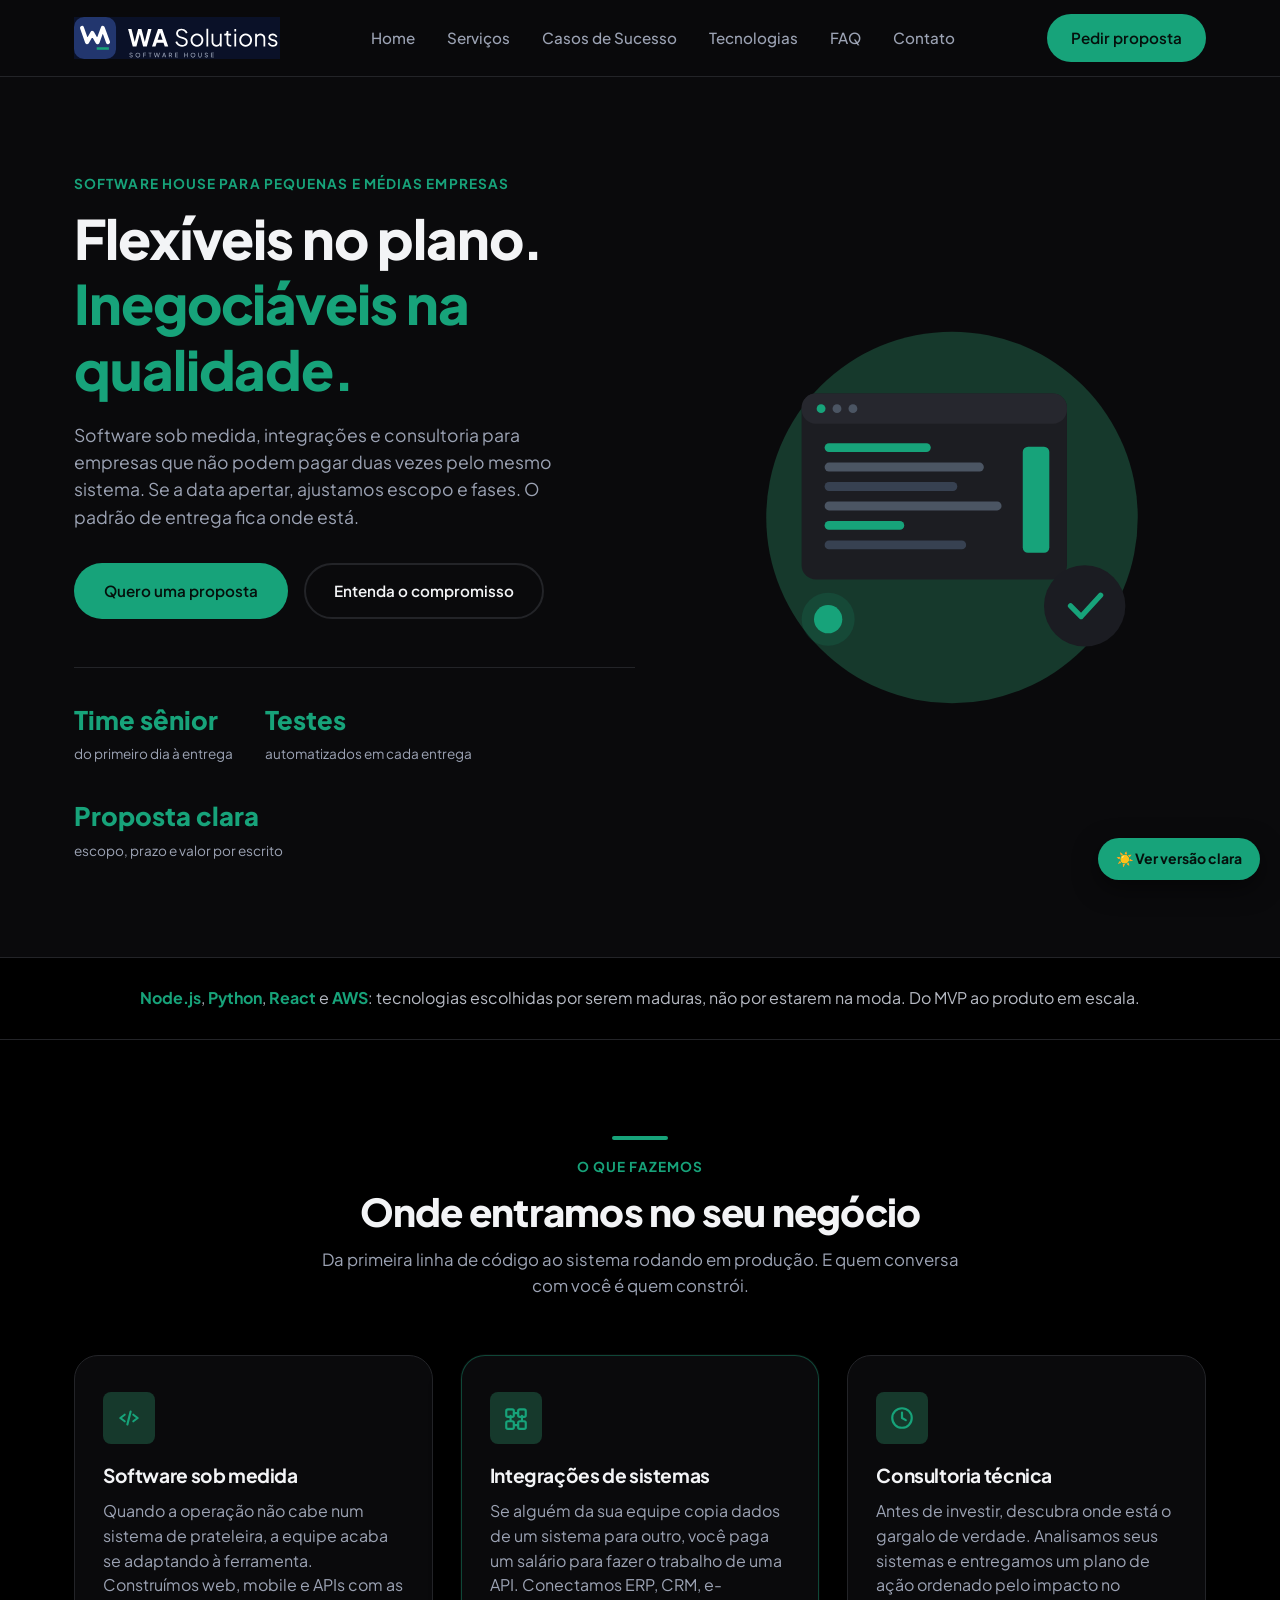
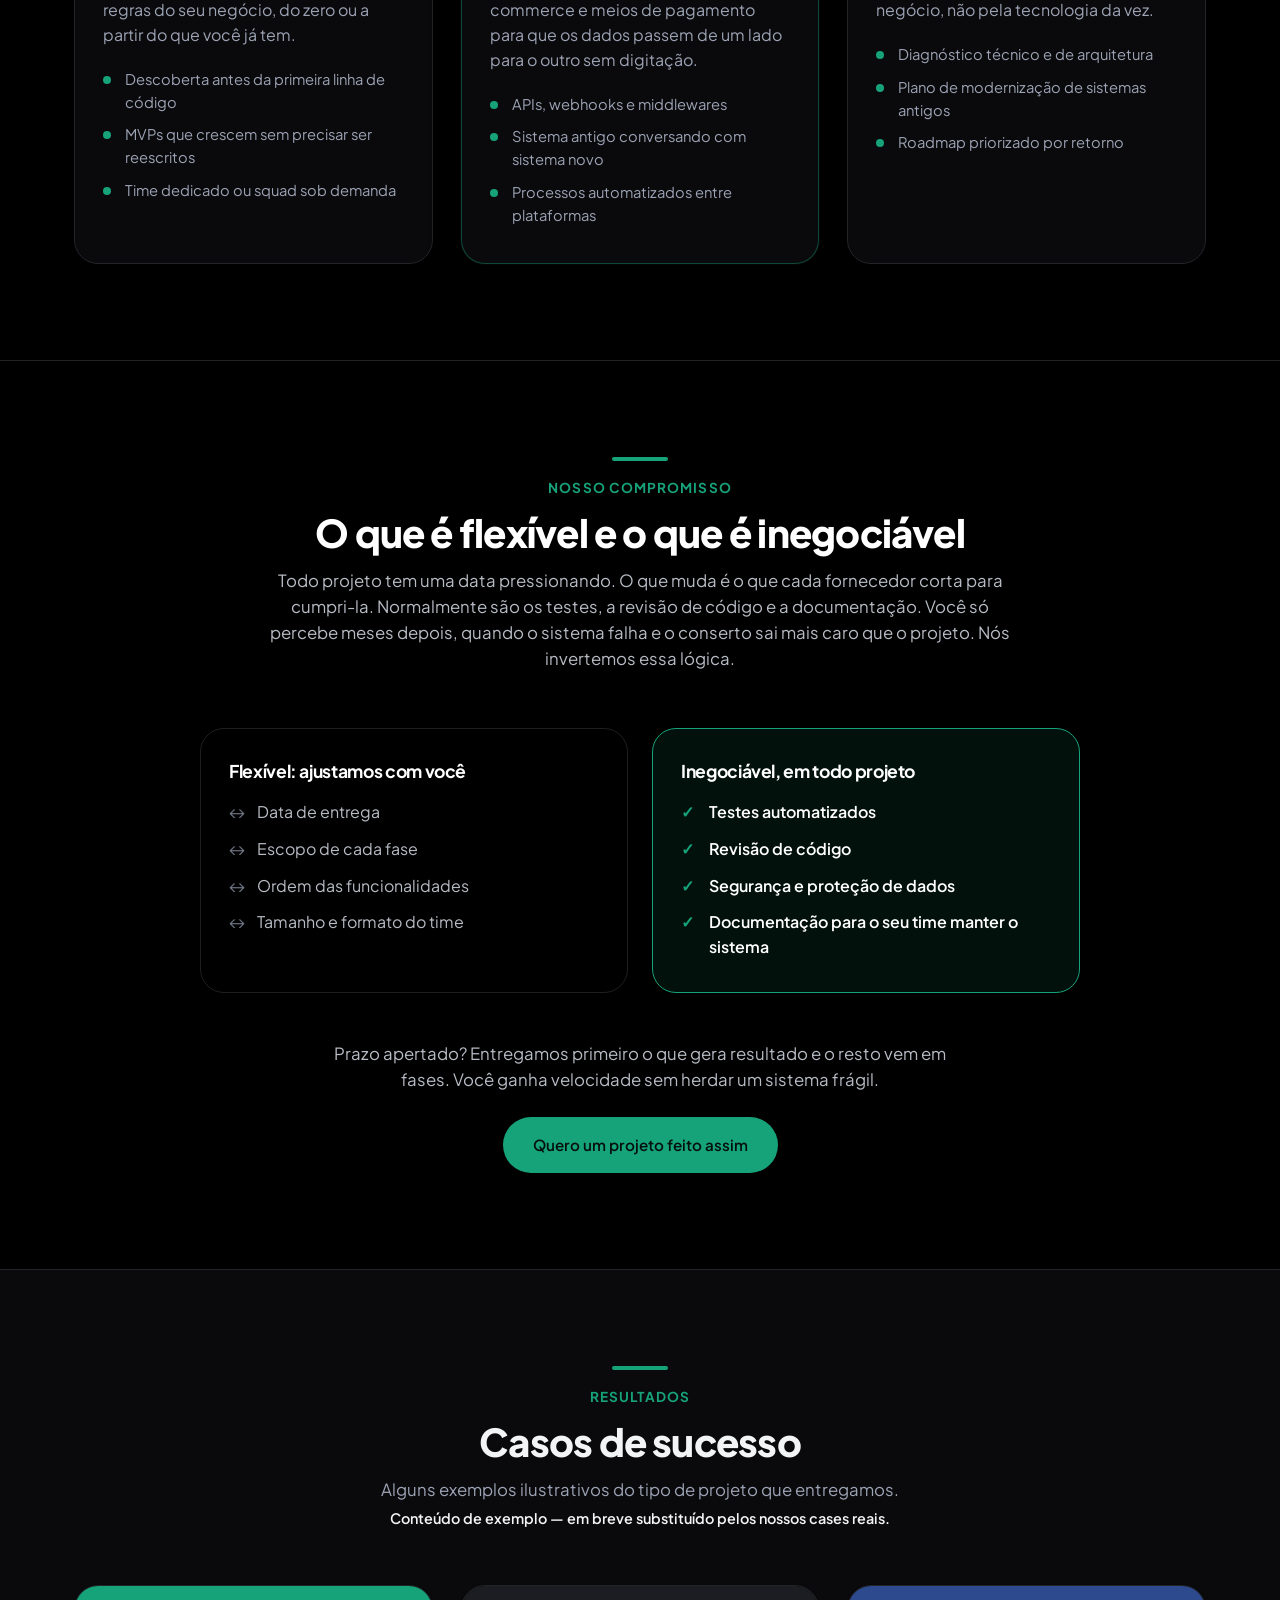
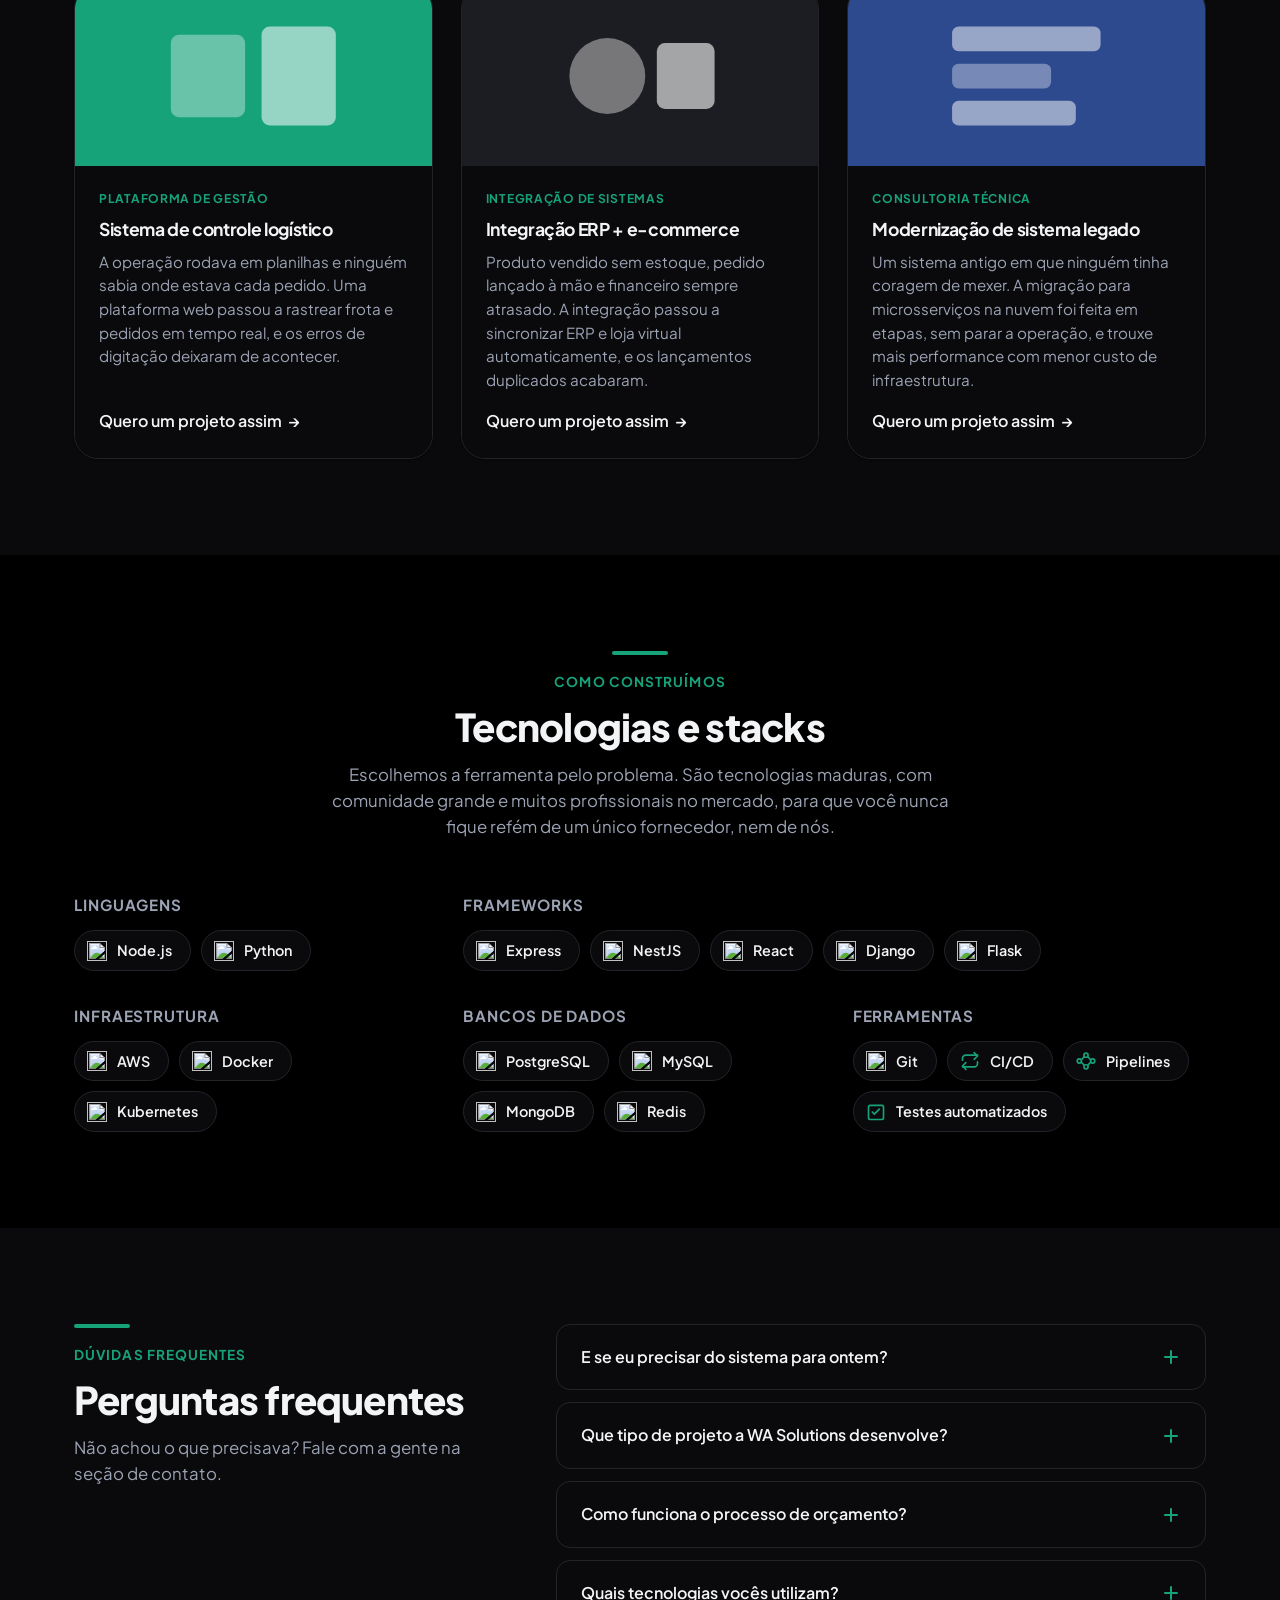
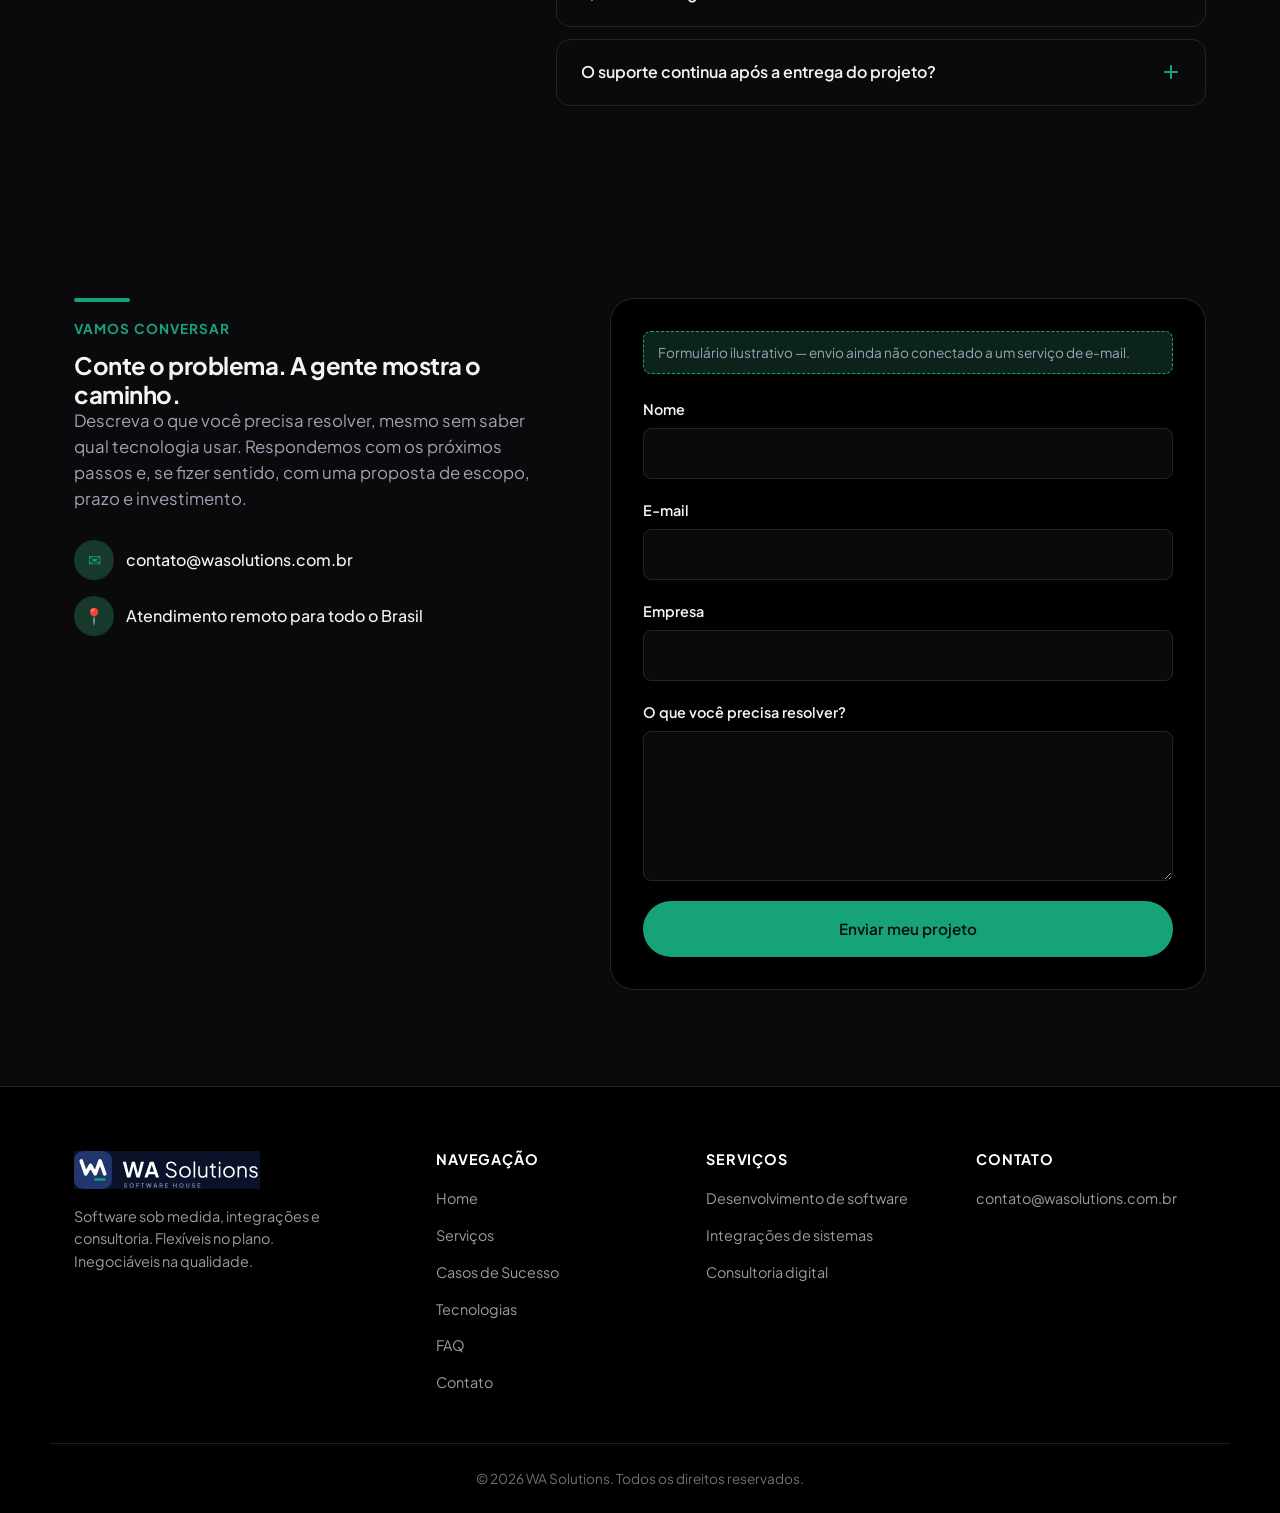
==== index-dark.html @ d0e1fe76 "first commit" ====
<!DOCTYPE html>
<html lang="pt-BR" data-theme="dark">
<head>
<meta charset="UTF-8">
<meta name="viewport" content="width=device-width, initial-scale=1.0">
<title>WA Solutions — Flexíveis no plano. Inegociáveis na qualidade. (tema escuro)</title>
<meta name="description" content="Software sob medida, integrações de sistemas e consultoria para pequenas e médias empresas. Prazo e escopo se ajustam com você. A qualidade, nunca.">
<link rel="icon" type="image/svg+xml" href="assets/images/icon.svg">
<link rel="preconnect" href="https://fonts.googleapis.com">
<link rel="preconnect" href="https://fonts.gstatic.com" crossorigin>
<link href="https://fonts.googleapis.com/css2?family=Plus+Jakarta+Sans:wght@400;500;600;700;800&display=swap" rel="stylesheet">
<link rel="stylesheet" href="assets/css/style-dark.css">
</head>
<body>

<a class="skip-link" href="#main">Pular para o conteúdo</a>

<!-- Header -->
<header class="site-header" id="top">
  <div class="container header-inner">
    <a href="#top" class="logo">
      <img src="assets/images/logo-dark.svg" alt="WA Solutions">
    </a>

    <nav class="nav" id="nav">
      <ul>
        <li><a href="#top" class="nav-link active">Home</a></li>
        <li><a href="#servicos" class="nav-link">Serviços</a></li>
        <li><a href="#casos-de-sucesso" class="nav-link">Casos de Sucesso</a></li>
        <li><a href="#tecnologias" class="nav-link">Tecnologias</a></li>
        <li><a href="#faq" class="nav-link">FAQ</a></li>
        <li><a href="#contato" class="nav-link">Contato</a></li>
      </ul>
    </nav>

    <a href="#contato" class="btn btn-primary btn-header">Pedir proposta</a>

    <button class="nav-toggle" id="navToggle" aria-label="Abrir menu" aria-expanded="false" aria-controls="nav">
      <span></span><span></span><span></span>
    </button>
  </div>
</header>

<main id="main">

  <!-- Hero -->
  <section class="hero">
    <div class="container hero-inner">
      <div class="hero-text">
        <p class="eyebrow">Software house para pequenas e médias empresas</p>
        <h1>Flexíveis no plano. <span class="text-accent">Inegociáveis na qualidade.</span></h1>
        <p class="hero-subtitle">
          Software sob medida, integrações e consultoria para empresas que não podem
          pagar duas vezes pelo mesmo sistema. Se a data apertar, ajustamos escopo e fases.
          O padrão de entrega fica onde está.
        </p>
        <div class="hero-actions">
          <a href="#contato" class="btn btn-primary">Quero uma proposta</a>
          <a href="#compromisso" class="btn btn-ghost">Entenda o compromisso</a>
        </div>

        <div class="hero-stats">
          <div class="stat">
            <strong>Time sênior</strong>
            <span>do primeiro dia à entrega</span>
          </div>
          <div class="stat">
            <strong>Testes</strong>
            <span>automatizados em cada entrega</span>
          </div>
          <div class="stat">
            <strong>Proposta clara</strong>
            <span>escopo, prazo e valor por escrito</span>
          </div>
        </div>
      </div>

      <div class="hero-visual" aria-hidden="true">
        <svg viewBox="0 0 520 460" fill="none" xmlns="http://www.w3.org/2000/svg" class="hero-svg">
          <circle cx="260" cy="230" r="210" fill="var(--color-accent-100)"/>
          <rect x="90" y="90" width="300" height="210" rx="16" fill="var(--color-dark-700)"/>
          <rect x="90" y="90" width="300" height="34" rx="16" fill="#26272E"/>
          <circle cx="112" cy="107" r="5" fill="var(--color-accent)"/>
          <circle cx="130" cy="107" r="5" fill="#4B5563"/>
          <circle cx="148" cy="107" r="5" fill="#4B5563"/>
          <rect x="116" y="146" width="120" height="10" rx="5" fill="var(--color-accent)"/>
          <rect x="116" y="168" width="180" height="10" rx="5" fill="#4B5563"/>
          <rect x="116" y="190" width="150" height="10" rx="5" fill="#374151"/>
          <rect x="116" y="212" width="200" height="10" rx="5" fill="#4B5563"/>
          <rect x="116" y="234" width="90" height="10" rx="5" fill="var(--color-accent)"/>
          <rect x="116" y="256" width="160" height="10" rx="5" fill="#374151"/>
          <rect x="340" y="150" width="30" height="120" rx="6" fill="var(--color-accent)"/>
          <circle cx="410" cy="330" r="46" fill="#1B1C22"/>
          <path d="M394 330l12 12 22-24" stroke="var(--color-green)" stroke-width="6" stroke-linecap="round" stroke-linejoin="round"/>
          <circle cx="120" cy="345" r="30" fill="var(--color-green)" opacity="0.15"/>
          <circle cx="120" cy="345" r="16" fill="var(--color-green)"/>
        </svg>
      </div>
    </div>
  </section>

  <!-- Trust bar -->
  <section class="trust-bar">
    <div class="container">
      <p><strong>Node.js</strong>, <strong>Python</strong>, <strong>React</strong> e <strong>AWS</strong>: tecnologias escolhidas por serem maduras, não por estarem na moda. Do MVP ao produto em escala.</p>
    </div>
  </section>

  <!-- Serviços -->
  <section class="services" id="servicos">
    <div class="container">
      <div class="section-head">
        <span class="deco-line" aria-hidden="true"></span>
        <p class="eyebrow">O que fazemos</p>
        <h2>Onde entramos no seu negócio</h2>
        <p class="section-subtitle">Da primeira linha de código ao sistema rodando em produção. E quem conversa com você é quem constrói.</p>
      </div>

      <div class="services-grid">
        <article class="service-card">
          <div class="service-icon">
            <svg viewBox="0 0 24 24" fill="none" xmlns="http://www.w3.org/2000/svg"><path d="M8 9l-4 3 4 3M16 9l4 3-4 3M13.5 6l-3 12" stroke="currentColor" stroke-width="2" stroke-linecap="round" stroke-linejoin="round"/></svg>
          </div>
          <h3>Software sob medida</h3>
          <p>Quando a operação não cabe num sistema de prateleira, a equipe acaba se adaptando à ferramenta. Construímos web, mobile e APIs com as regras do seu negócio, do zero ou a partir do que você já tem.</p>
          <ul class="service-list">
            <li>Descoberta antes da primeira linha de código</li>
            <li>MVPs que crescem sem precisar ser reescritos</li>
            <li>Time dedicado ou squad sob demanda</li>
          </ul>
        </article>

        <article class="service-card service-card--highlight">
          <div class="service-icon">
            <svg viewBox="0 0 24 24" fill="none" xmlns="http://www.w3.org/2000/svg"><rect x="3" y="4" width="7" height="7" rx="1.5" stroke="currentColor" stroke-width="2"/><rect x="14" y="4" width="7" height="7" rx="1.5" stroke="currentColor" stroke-width="2"/><rect x="3" y="15" width="7" height="7" rx="1.5" stroke="currentColor" stroke-width="2"/><rect x="14" y="15" width="7" height="7" rx="1.5" stroke="currentColor" stroke-width="2"/><path d="M10 7.5h4M17.5 10v4M7 10v4M10 18.5h4" stroke="currentColor" stroke-width="2" stroke-linecap="round"/></svg>
          </div>
          <h3>Integrações de sistemas</h3>
          <p>Se alguém da sua equipe copia dados de um sistema para outro, você paga um salário para fazer o trabalho de uma API. Conectamos ERP, CRM, e-commerce e meios de pagamento para que os dados passem de um lado para o outro sem digitação.</p>
          <ul class="service-list">
            <li>APIs, webhooks e middlewares</li>
            <li>Sistema antigo conversando com sistema novo</li>
            <li>Processos automatizados entre plataformas</li>
          </ul>
        </article>

        <article class="service-card">
          <div class="service-icon">
            <svg viewBox="0 0 24 24" fill="none" xmlns="http://www.w3.org/2000/svg"><path d="M3 12a9 9 0 1018 0 9 9 0 00-18 0z" stroke="currentColor" stroke-width="2"/><path d="M12 7v5l3.5 2" stroke="currentColor" stroke-width="2" stroke-linecap="round" stroke-linejoin="round"/></svg>
          </div>
          <h3>Consultoria técnica</h3>
          <p>Antes de investir, descubra onde está o gargalo de verdade. Analisamos seus sistemas e entregamos um plano de ação ordenado pelo impacto no negócio, não pela tecnologia da vez.</p>
          <ul class="service-list">
            <li>Diagnóstico técnico e de arquitetura</li>
            <li>Plano de modernização de sistemas antigos</li>
            <li>Roadmap priorizado por retorno</li>
          </ul>
        </article>
      </div>
    </div>
  </section>

  <!-- Compromisso -->
  <section class="promise" id="compromisso">
    <div class="container">
      <div class="section-head">
        <span class="deco-line" aria-hidden="true"></span>
        <p class="eyebrow">Nosso compromisso</p>
        <h2>O que é flexível e o que é inegociável</h2>
        <p class="section-subtitle">
          Todo projeto tem uma data pressionando. O que muda é o que cada fornecedor corta para cumpri-la.
          Normalmente são os testes, a revisão de código e a documentação. Você só percebe meses depois,
          quando o sistema falha e o conserto sai mais caro que o projeto. Nós invertemos essa lógica.
        </p>
      </div>

      <div class="promise-grid">
        <div class="promise-col">
          <h3>Flexível: ajustamos com você</h3>
          <ul>
            <li>Data de entrega</li>
            <li>Escopo de cada fase</li>
            <li>Ordem das funcionalidades</li>
            <li>Tamanho e formato do time</li>
          </ul>
        </div>
        <div class="promise-col promise-col--fixed">
          <h3>Inegociável, em todo projeto</h3>
          <ul>
            <li>Testes automatizados</li>
            <li>Revisão de código</li>
            <li>Segurança e proteção de dados</li>
            <li>Documentação para o seu time manter o sistema</li>
          </ul>
        </div>
      </div>

      <div class="promise-close">
        <p>Prazo apertado? Entregamos primeiro o que gera resultado e o resto vem em fases. Você ganha velocidade sem herdar um sistema frágil.</p>
        <a href="#contato" class="btn btn-primary">Quero um projeto feito assim</a>
      </div>
    </div>
  </section>

  <!-- Casos de sucesso -->
  <section class="cases" id="casos-de-sucesso">
    <div class="container">
      <div class="section-head">
        <span class="deco-line" aria-hidden="true"></span>
        <p class="eyebrow">Resultados</p>
        <h2>Casos de sucesso</h2>
        <p class="section-subtitle">
          Alguns exemplos ilustrativos do tipo de projeto que entregamos.
          <em>Conteúdo de exemplo — em breve substituído pelos nossos cases reais.</em>
        </p>
      </div>

      <div class="cases-grid">
        <article class="case-card">
          <div class="case-media case-media--a" aria-hidden="true">
            <svg viewBox="0 0 240 160" xmlns="http://www.w3.org/2000/svg"><rect width="240" height="160" rx="12" fill="none"/><rect x="20" y="30" width="90" height="100" rx="10" fill="rgba(255,255,255,.35)"/><rect x="130" y="20" width="90" height="120" rx="10" fill="rgba(255,255,255,.55)"/></svg>
          </div>
          <div class="case-body">
            <span class="case-tag">Plataforma de gestão</span>
            <h3>Sistema de controle logístico</h3>
            <p>A operação rodava em planilhas e ninguém sabia onde estava cada pedido. Uma plataforma web passou a rastrear frota e pedidos em tempo real, e os erros de digitação deixaram de acontecer.</p>
            <a href="#contato" class="case-link">Quero um projeto assim <span aria-hidden="true">→</span></a>
          </div>
        </article>

        <article class="case-card">
          <div class="case-media case-media--b" aria-hidden="true">
            <svg viewBox="0 0 240 160" xmlns="http://www.w3.org/2000/svg"><rect width="240" height="160" rx="12" fill="none"/><circle cx="80" cy="80" r="46" fill="rgba(255,255,255,.4)"/><rect x="140" y="40" width="70" height="80" rx="10" fill="rgba(255,255,255,.6)"/></svg>
          </div>
          <div class="case-body">
            <span class="case-tag">Integração de sistemas</span>
            <h3>Integração ERP + e-commerce</h3>
            <p>Produto vendido sem estoque, pedido lançado à mão e financeiro sempre atrasado. A integração passou a sincronizar ERP e loja virtual automaticamente, e os lançamentos duplicados acabaram.</p>
            <a href="#contato" class="case-link">Quero um projeto assim <span aria-hidden="true">→</span></a>
          </div>
        </article>

        <article class="case-card">
          <div class="case-media case-media--c" aria-hidden="true">
            <svg viewBox="0 0 240 160" xmlns="http://www.w3.org/2000/svg"><rect width="240" height="160" rx="12" fill="none"/><rect x="30" y="20" width="180" height="30" rx="8" fill="rgba(255,255,255,.5)"/><rect x="30" y="65" width="120" height="30" rx="8" fill="rgba(255,255,255,.35)"/><rect x="30" y="110" width="150" height="30" rx="8" fill="rgba(255,255,255,.5)"/></svg>
          </div>
          <div class="case-body">
            <span class="case-tag">Consultoria técnica</span>
            <h3>Modernização de sistema legado</h3>
            <p>Um sistema antigo em que ninguém tinha coragem de mexer. A migração para microsserviços na nuvem foi feita em etapas, sem parar a operação, e trouxe mais performance com menor custo de infraestrutura.</p>
            <a href="#contato" class="case-link">Quero um projeto assim <span aria-hidden="true">→</span></a>
          </div>
        </article>
      </div>
    </div>
  </section>

  <!-- Tecnologias -->
  <section class="tech-stack" id="tecnologias">
    <div class="container">
      <div class="section-head">
        <span class="deco-line" aria-hidden="true"></span>
        <p class="eyebrow">Como construímos</p>
        <h2>Tecnologias e stacks</h2>
        <p class="section-subtitle">Escolhemos a ferramenta pelo problema. São tecnologias maduras, com comunidade grande e muitos profissionais no mercado, para que você nunca fique refém de um único fornecedor, nem de nós.</p>
      </div>

      <div class="tech-groups">
        <div class="tech-group">
          <h3>Linguagens</h3>
          <ul class="tech-badges">
            <li><img class="tech-icon" src="https://cdn.simpleicons.org/nodedotjs/339933" alt="" loading="lazy">Node.js</li>
            <li><img class="tech-icon" src="https://cdn.simpleicons.org/python/3776AB" alt="" loading="lazy">Python</li>
          </ul>
        </div>
        <div class="tech-group">
          <h3>Frameworks</h3>
          <ul class="tech-badges">
            <li><img class="tech-icon" src="https://cdn.simpleicons.org/express/FFFFFF" alt="" loading="lazy">Express</li>
            <li><img class="tech-icon" src="https://cdn.simpleicons.org/nestjs/E0234E" alt="" loading="lazy">NestJS</li>
            <li><img class="tech-icon" src="https://cdn.simpleicons.org/react/61DAFB" alt="" loading="lazy">React</li>
            <li><img class="tech-icon" src="https://cdn.simpleicons.org/django/44B78B" alt="" loading="lazy">Django</li>
            <li><img class="tech-icon" src="https://cdn.simpleicons.org/flask/FFFFFF" alt="" loading="lazy">Flask</li>
          </ul>
        </div>
        <div class="tech-group">
          <h3>Infraestrutura</h3>
          <ul class="tech-badges">
            <li><img class="tech-icon" src="https://cdn.simpleicons.org/amazonaws/FF9900" alt="" loading="lazy">AWS</li>
            <li><img class="tech-icon" src="https://cdn.simpleicons.org/docker/2496ED" alt="" loading="lazy">Docker</li>
            <li><img class="tech-icon" src="https://cdn.simpleicons.org/kubernetes/326CE5" alt="" loading="lazy">Kubernetes</li>
          </ul>
        </div>
        <div class="tech-group">
          <h3>Bancos de dados</h3>
          <ul class="tech-badges">
            <li><img class="tech-icon" src="https://cdn.simpleicons.org/postgresql/4169E1" alt="" loading="lazy">PostgreSQL</li>
            <li><img class="tech-icon" src="https://cdn.simpleicons.org/mysql/4479A1" alt="" loading="lazy">MySQL</li>
            <li><img class="tech-icon" src="https://cdn.simpleicons.org/mongodb/47A248" alt="" loading="lazy">MongoDB</li>
            <li><img class="tech-icon" src="https://cdn.simpleicons.org/redis/DC382D" alt="" loading="lazy">Redis</li>
          </ul>
        </div>
        <div class="tech-group">
          <h3>Ferramentas</h3>
          <ul class="tech-badges">
            <li><img class="tech-icon" src="https://cdn.simpleicons.org/git/F05032" alt="" loading="lazy">Git</li>
            <li><svg class="tech-icon tech-icon--mono" viewBox="0 0 24 24" fill="none" xmlns="http://www.w3.org/2000/svg" aria-hidden="true"><path d="M17 2l4 4-4 4" stroke="currentColor" stroke-width="2" stroke-linecap="round" stroke-linejoin="round"/><path d="M3 11V9a4 4 0 014-4h14" stroke="currentColor" stroke-width="2" stroke-linecap="round" stroke-linejoin="round"/><path d="M7 22l-4-4 4-4" stroke="currentColor" stroke-width="2" stroke-linecap="round" stroke-linejoin="round"/><path d="M21 13v2a4 4 0 01-4 4H3" stroke="currentColor" stroke-width="2" stroke-linecap="round" stroke-linejoin="round"/></svg>CI/CD</li>
            <li><svg class="tech-icon tech-icon--mono" viewBox="0 0 24 24" fill="none" xmlns="http://www.w3.org/2000/svg" aria-hidden="true"><circle cx="4" cy="12" r="2.5" stroke="currentColor" stroke-width="2"/><circle cx="12" cy="5" r="2.5" stroke="currentColor" stroke-width="2"/><circle cx="12" cy="19" r="2.5" stroke="currentColor" stroke-width="2"/><circle cx="20" cy="12" r="2.5" stroke="currentColor" stroke-width="2"/><path d="M6.3 10.8L9.8 6.9M6.3 13.2l3.5 3.9M14.2 6.9l3.5 3.9M14.2 17.1l3.5-3.9" stroke="currentColor" stroke-width="2" stroke-linecap="round"/></svg>Pipelines</li>
            <li><svg class="tech-icon tech-icon--mono" viewBox="0 0 24 24" fill="none" xmlns="http://www.w3.org/2000/svg" aria-hidden="true"><rect x="3" y="4" width="18" height="17" rx="2" stroke="currentColor" stroke-width="2"/><path d="M7.5 12l2.5 2.5 6-6" stroke="currentColor" stroke-width="2" stroke-linecap="round" stroke-linejoin="round"/></svg>Testes automatizados</li>
          </ul>
        </div>
      </div>
    </div>
  </section>

  <!-- FAQ -->
  <section class="faq" id="faq">
    <div class="container faq-inner">
      <div class="section-head section-head--left">
        <span class="deco-line" aria-hidden="true"></span>
        <p class="eyebrow">Dúvidas frequentes</p>
        <h2>Perguntas frequentes</h2>
        <p class="section-subtitle">Não achou o que precisava? Fale com a gente na seção de contato.</p>
      </div>

      <div class="faq-list">
        <div class="faq-item">
          <button class="faq-question" aria-expanded="false">
            <span>E se eu precisar do sistema para ontem?</span>
            <span class="faq-icon" aria-hidden="true"></span>
          </button>
          <div class="faq-answer">
            <p>A gente conversa sobre prioridade. Dividimos o projeto em fases e entregamos primeiro o que resolve a dor mais urgente. O que não fazemos é pular testes ou revisão para ganhar alguns dias, porque essa conta sempre volta, e mais cara.</p>
          </div>
        </div>

        <div class="faq-item">
          <button class="faq-question" aria-expanded="false">
            <span>Que tipo de projeto a WA Solutions desenvolve?</span>
            <span class="faq-icon" aria-hidden="true"></span>
          </button>
          <div class="faq-answer">
            <p>Desenvolvemos sistemas web, aplicações mobile, APIs e plataformas internas sob medida, além de integrações entre sistemas existentes e consultoria para modernização de arquitetura.</p>
          </div>
        </div>

        <div class="faq-item">
          <button class="faq-question" aria-expanded="false">
            <span>Como funciona o processo de orçamento?</span>
            <span class="faq-icon" aria-hidden="true"></span>
          </button>
          <div class="faq-answer">
            <p>Começa com uma conversa sobre o seu problema, não sobre tecnologia. Depois enviamos uma proposta por escrito com escopo, prazo e investimento. Até aqui, sem compromisso.</p>
          </div>
        </div>

        <div class="faq-item">
          <button class="faq-question" aria-expanded="false">
            <span>Quais tecnologias vocês utilizam?</span>
            <span class="faq-icon" aria-hidden="true"></span>
          </button>
          <div class="faq-answer">
            <p>Trabalhamos principalmente com Node.js e Python (Express, NestJS, React, Django e Flask), infraestrutura em AWS com Docker e Kubernetes, e bancos de dados como PostgreSQL, MySQL, MongoDB e Redis.</p>
          </div>
        </div>

        <div class="faq-item">
          <button class="faq-question" aria-expanded="false">
            <span>O suporte continua após a entrega do projeto?</span>
            <span class="faq-icon" aria-hidden="true"></span>
          </button>
          <div class="faq-answer">
            <p>Sim. Oferecemos planos de manutenção e evolução contínua após o go-live, incluindo monitoramento, correções e novas funcionalidades.</p>
          </div>
        </div>
      </div>
    </div>
  </section>

  <!-- Contato -->
  <section class="contact" id="contato">
    <div class="container contact-inner">
      <div class="contact-info">
        <span class="deco-line" aria-hidden="true"></span>
        <p class="eyebrow">Vamos conversar</p>
        <h2>Conte o problema. A gente mostra o caminho.</h2>
        <p class="section-subtitle">
          Descreva o que você precisa resolver, mesmo sem saber qual tecnologia usar.
          Respondemos com os próximos passos e, se fizer sentido, com uma proposta de escopo, prazo e investimento.
        </p>

        <ul class="contact-details">
          <li>
            <span class="contact-icon" aria-hidden="true">✉</span>
            <a href="mailto:contato@wasolutions.com.br">contato@wasolutions.com.br</a>
          </li>
          <li>
            <span class="contact-icon" aria-hidden="true">📍</span>
            <span>Atendimento remoto para todo o Brasil</span>
          </li>
        </ul>
      </div>

      <form class="contact-form" id="contactForm" novalidate>
        <p class="form-note">Formulário ilustrativo — envio ainda não conectado a um serviço de e-mail.</p>

        <div class="form-row">
          <label for="name">Nome</label>
          <input type="text" id="name" name="name" required autocomplete="name">
        </div>

        <div class="form-row">
          <label for="email">E-mail</label>
          <input type="email" id="email" name="email" required autocomplete="email">
        </div>

        <div class="form-row">
          <label for="company">Empresa</label>
          <input type="text" id="company" name="company" autocomplete="organization">
        </div>

        <div class="form-row">
          <label for="message">O que você precisa resolver?</label>
          <textarea id="message" name="message" rows="5" required></textarea>
        </div>

        <button type="submit" class="btn btn-primary btn-full">Enviar meu projeto</button>

        <p class="form-success" id="formSuccess" role="status" hidden>
          Obrigado! Sua mensagem foi registrada localmente (formulário de demonstração).
        </p>
      </form>
    </div>
  </section>

</main>

<!-- Footer -->
<footer class="site-footer">
  <div class="container footer-inner">
    <div class="footer-brand">
      <img src="assets/images/logo-dark.svg" alt="WA Solutions" class="footer-logo">
      <p>Software sob medida, integrações e consultoria. Flexíveis no plano. Inegociáveis na qualidade.</p>
    </div>

    <div class="footer-links">
      <h4>Navegação</h4>
      <ul>
        <li><a href="#top">Home</a></li>
        <li><a href="#servicos">Serviços</a></li>
        <li><a href="#casos-de-sucesso">Casos de Sucesso</a></li>
        <li><a href="#tecnologias">Tecnologias</a></li>
        <li><a href="#faq">FAQ</a></li>
        <li><a href="#contato">Contato</a></li>
      </ul>
    </div>

    <div class="footer-links">
      <h4>Serviços</h4>
      <ul>
        <li><a href="#servicos">Desenvolvimento de software</a></li>
        <li><a href="#servicos">Integrações de sistemas</a></li>
        <li><a href="#servicos">Consultoria digital</a></li>
      </ul>
    </div>

    <div class="footer-links">
      <h4>Contato</h4>
      <ul>
        <li><a href="mailto:contato@wasolutions.com.br">contato@wasolutions.com.br</a></li>
      </ul>
    </div>
  </div>

  <div class="container footer-bottom">
    <p>&copy; <span id="year"></span> WA Solutions. Todos os direitos reservados.</p>
  </div>
</footer>

<a href="index.html" style="position:fixed;bottom:20px;right:20px;z-index:999;background:#17A37A;color:#05100c;padding:10px 18px;border-radius:999px;font-family:'Plus Jakarta Sans',sans-serif;font-size:14px;font-weight:700;text-decoration:none;box-shadow:0 8px 24px rgba(0,0,0,0.5);">☀️ Ver versão clara</a>

<script src="assets/js/main.js"></script>
</body>
</html>
---- assets/css/style-dark.css ----
/* ============================================
   WA Solutions — Design tokens (variante escura/preta)
============================================ */
:root {
  /* Verde — cor primária de ação neste tema escuro (CTAs, links, ícones) */
  --color-accent: #17A37A;
  --color-accent-dark: #12805F;
  --color-accent-100: #16392C;
  --color-accent-50: #0C231C;
  /* Marinho claro — tom secundário sobre fundo preto */
  --color-primary-light: #2E4A8F;

  /* Verde — destaque secundário (mesma cor, tema monocromático preto + verde) */
  --color-green: #17A37A;
  --color-green-dark: #12805F;
  --color-green-100: #16392C;
  --color-green-50: #0C231C;

  /* Escala escura (fundos), do preto ao carvão */
  --color-dark-900: #000000;
  --color-dark-800: #0A0A0C;
  --color-dark-700: #1C1D22;
  --color-dark-600: #2E4A8F;

  --color-text: #F3F4F6;
  --color-text-muted: #9CA3B4;
  --color-border: #232428;

  --color-bg: #0A0A0C;
  --color-bg-alt: #000000;

  --font-sans: 'Plus Jakarta Sans', -apple-system, BlinkMacSystemFont, 'Segoe UI', Roboto, Helvetica, Arial, sans-serif;

  --radius-sm: 8px;
  --radius-md: 14px;
  --radius-lg: 24px;

  --shadow-sm: 0 1px 2px rgba(0, 0, 0, 0.5);
  --shadow-md: 0 12px 28px rgba(0, 0, 0, 0.6), 0 0 0 1px rgba(255, 255, 255, 0.04);
  --shadow-lg: 0 24px 56px rgba(0, 0, 0, 0.7), 0 0 0 1px rgba(255, 255, 255, 0.05);

  --container-width: 1180px;
  --header-height: 76px;
}

/* ============================================
   Reset & base
============================================ */
* { box-sizing: border-box; }
html { scroll-behavior: smooth; }

body {
  margin: 0;
  font-family: var(--font-sans);
  color: var(--color-text);
  background: var(--color-bg);
  -webkit-font-smoothing: antialiased;
  line-height: 1.55;
}

img { max-width: 100%; display: block; }
a { color: inherit; text-decoration: none; }
ul { list-style: none; margin: 0; padding: 0; }
h1, h2, h3, h4 { margin: 0; line-height: 1.2; letter-spacing: -0.02em; }
p { margin: 0; }
button { font: inherit; cursor: pointer; }

.container {
  width: 100%;
  max-width: var(--container-width);
  margin: 0 auto;
  padding: 0 24px;
}

.skip-link {
  position: absolute;
  left: -9999px;
  top: 0;
  background: var(--color-accent);
  color: #05100c;
  padding: 12px 20px;
  border-radius: 0 0 8px 0;
  z-index: 1000;
}
.skip-link:focus { left: 0; }

.text-accent { color: var(--color-green); }

.eyebrow {
  color: var(--color-green);
  font-weight: 700;
  font-size: 0.85rem;
  text-transform: uppercase;
  letter-spacing: 0.08em;
  margin-bottom: 12px;
}

.deco-line {
  display: block;
  width: 56px;
  height: 4px;
  border-radius: 4px;
  background: var(--color-green);
  margin-bottom: 16px;
}

.section-head {
  max-width: 640px;
  margin: 0 auto 56px;
  text-align: center;
}
.section-head .deco-line { margin-inline: auto; }
.section-head--left { margin: 0 0 32px; text-align: left; }
.section-head--left .deco-line { margin-inline: 0; }

.section-head h2 { font-size: clamp(1.8rem, 3vw, 2.4rem); font-weight: 800; margin-bottom: 12px; }
.section-subtitle { color: var(--color-text-muted); font-size: 1.05rem; }
.section-subtitle em { color: var(--color-text); font-style: normal; font-weight: 600; display: block; margin-top: 4px; font-size: 0.9rem; }

section { padding: 96px 0; }

/* ============================================
   Buttons
============================================ */
.btn {
  display: inline-flex;
  align-items: center;
  justify-content: center;
  gap: 8px;
  padding: 14px 28px;
  border-radius: 999px;
  font-weight: 600;
  font-size: 0.95rem;
  border: 2px solid transparent;
  transition: transform 0.15s ease, background 0.15s ease, color 0.15s ease, border-color 0.15s ease;
  white-space: nowrap;
}
.btn:active { transform: scale(0.97); }

.btn-primary {
  background: var(--color-accent);
  color: #05100c;
}
.btn-primary:hover { background: var(--color-accent-dark); }

.btn-ghost {
  background: transparent;
  border-color: var(--color-border);
  color: var(--color-text);
}
.btn-ghost:hover { border-color: var(--color-accent); color: var(--color-accent); }

.btn-full { width: 100%; }

.btn-header { display: none; }
@media (min-width: 960px) {
  .btn-header { display: inline-flex; padding: 10px 22px; }
}

/* ============================================
   Header
============================================ */
.site-header {
  position: sticky;
  top: 0;
  z-index: 100;
  background: rgba(10, 10, 12, 0.85);
  backdrop-filter: blur(10px);
  border-bottom: 1px solid var(--color-border);
}

.header-inner {
  height: var(--header-height);
  display: flex;
  align-items: center;
  justify-content: space-between;
  gap: 24px;
}

.logo img { height: 42px; width: auto; }

.nav ul {
  display: none;
}
@media (min-width: 960px) {
  .nav ul { display: flex; gap: 32px; }
}

.nav-link {
  font-weight: 500;
  font-size: 0.95rem;
  color: var(--color-text-muted);
  padding: 8px 0;
  border-bottom: 2px solid transparent;
  transition: color 0.15s ease, border-color 0.15s ease;
}
.nav-link:hover, .nav-link.active { color: var(--color-text); border-color: var(--color-accent); }

.nav-toggle {
  display: flex;
  flex-direction: column;
  justify-content: center;
  gap: 5px;
  width: 40px;
  height: 40px;
  background: none;
  border: none;
  padding: 0;
}
.nav-toggle span {
  display: block;
  height: 2px;
  width: 22px;
  background: var(--color-text);
  margin: 0 auto;
  transition: transform 0.2s ease, opacity 0.2s ease;
}
@media (min-width: 960px) {
  .nav-toggle { display: none; }
}

.nav-toggle.is-open span:nth-child(1) { transform: translateY(7px) rotate(45deg); }
.nav-toggle.is-open span:nth-child(2) { opacity: 0; }
.nav-toggle.is-open span:nth-child(3) { transform: translateY(-7px) rotate(-45deg); }

@media (max-width: 959px) {
  .nav {
    position: absolute;
    top: var(--header-height);
    left: 0;
    right: 0;
    background: var(--color-bg);
    border-bottom: 1px solid var(--color-border);
    max-height: 0;
    overflow: hidden;
    transition: max-height 0.25s ease;
  }
  .nav.is-open { max-height: 480px; }
  .nav ul {
    display: flex;
    flex-direction: column;
    padding: 8px 24px 24px;
    gap: 4px;
  }
  .nav-link { display: block; padding: 12px 0; border-bottom: 1px solid var(--color-border); }
}

/* ============================================
   Hero
============================================ */
.hero { padding-top: 96px; overflow: hidden; }

.hero-inner {
  display: grid;
  grid-template-columns: 1fr;
  gap: 48px;
  align-items: center;
}
@media (min-width: 960px) {
  .hero-inner { grid-template-columns: 1.05fr 0.95fr; gap: 64px; }
}

.hero-text h1 {
  font-size: clamp(2.2rem, 5vw, 3.4rem);
  font-weight: 800;
  margin-bottom: 20px;
}

.hero-subtitle {
  font-size: 1.1rem;
  color: var(--color-text-muted);
  max-width: 520px;
  margin-bottom: 32px;
}

.hero-actions { display: flex; flex-wrap: wrap; gap: 16px; margin-bottom: 48px; }

.hero-stats {
  display: flex;
  flex-wrap: wrap;
  gap: 32px;
  padding-top: 32px;
  border-top: 1px solid var(--color-border);
}
.stat { display: flex; flex-direction: column; gap: 4px; }
.stat strong { font-size: 1.6rem; font-weight: 800; color: var(--color-green); }
.stat span { font-size: 0.85rem; color: var(--color-text-muted); }

.hero-visual { display: flex; justify-content: center; }
.hero-svg { width: 100%; max-width: 460px; height: auto; }

/* ============================================
   Trust bar
============================================ */
.trust-bar {
  padding: 28px 0;
  background: var(--color-dark-900);
  color: #fff;
  border-top: 1px solid var(--color-border);
  border-bottom: 1px solid var(--color-border);
}
.trust-bar p { text-align: center; font-size: 1rem; color: #B7BBC4; }
.trust-bar strong { color: var(--color-green); }

/* ============================================
   Services
============================================ */
.services { background: var(--color-bg-alt); }

.services-grid {
  display: grid;
  grid-template-columns: 1fr;
  gap: 28px;
}
@media (min-width: 780px) {
  .services-grid { grid-template-columns: repeat(3, 1fr); }
}

.service-card {
  background: var(--color-bg);
  border: 1px solid var(--color-border);
  border-radius: var(--radius-lg);
  padding: 36px 28px;
  box-shadow: var(--shadow-sm);
  transition: transform 0.2s ease, box-shadow 0.2s ease, border-color 0.2s ease;
}
.service-card:hover {
  transform: translateY(-4px);
  box-shadow: var(--shadow-md);
  border-color: var(--color-accent);
}

.service-card--highlight {
  box-shadow: var(--shadow-md);
  border-color: rgba(23, 163, 122, 0.4);
}

.service-icon {
  width: 52px;
  height: 52px;
  border-radius: var(--radius-sm);
  background: var(--color-green-100);
  color: var(--color-green);
  display: flex;
  align-items: center;
  justify-content: center;
  margin-bottom: 20px;
}
.service-icon svg { width: 26px; height: 26px; }

.service-card h3 { font-size: 1.2rem; margin-bottom: 12px; }
.service-card > p { color: var(--color-text-muted); margin-bottom: 20px; }

.service-list { display: flex; flex-direction: column; gap: 10px; }
.service-list li {
  position: relative;
  padding-left: 22px;
  font-size: 0.92rem;
  color: var(--color-text-muted);
}
.service-list li::before {
  content: "";
  position: absolute;
  left: 0;
  top: 8px;
  width: 8px;
  height: 8px;
  border-radius: 50%;
  background: var(--color-accent);
}

/* ============================================
   Promise (Flexíveis no plano. Inegociáveis na qualidade.)
============================================ */
.promise {
  background: var(--color-dark-900);
  color: #fff;
  border-top: 1px solid var(--color-border);
  border-bottom: 1px solid var(--color-border);
}
.promise .section-head { max-width: 760px; }
.promise .section-subtitle { color: #B7BBC4; }

.promise-grid {
  display: grid;
  grid-template-columns: 1fr;
  gap: 24px;
  max-width: 880px;
  margin: 0 auto;
}
@media (min-width: 780px) {
  .promise-grid { grid-template-columns: repeat(2, 1fr); }
}

.promise-col {
  border: 1px solid rgba(255, 255, 255, 0.12);
  border-radius: var(--radius-lg);
  padding: 32px 28px;
}
.promise-col--fixed {
  border-color: var(--color-green);
  background: rgba(23, 163, 122, 0.1);
}
.promise-col h3 { font-size: 1.1rem; margin-bottom: 18px; color: #fff; }
.promise-col ul { display: flex; flex-direction: column; gap: 12px; }
.promise-col li { position: relative; padding-left: 28px; color: #B7BBC4; }
.promise-col li::before {
  content: "↔";
  position: absolute;
  left: 0;
  color: #6B7280;
}
.promise-col--fixed li { color: #fff; font-weight: 600; }
.promise-col--fixed li::before { content: "✓"; color: var(--color-green); }

.promise-close {
  max-width: 640px;
  margin: 48px auto 0;
  text-align: center;
}
.promise-close p { color: #B7BBC4; font-size: 1.05rem; margin-bottom: 24px; }

/* ============================================
   Case studies
============================================ */
.cases-grid {
  display: grid;
  grid-template-columns: 1fr;
  gap: 28px;
}
@media (min-width: 780px) {
  .cases-grid { grid-template-columns: repeat(3, 1fr); }
}

.case-card {
  border-radius: var(--radius-lg);
  overflow: hidden;
  border: 1px solid var(--color-border);
  box-shadow: var(--shadow-sm);
  display: flex;
  flex-direction: column;
  transition: transform 0.2s ease, box-shadow 0.2s ease;
}
.case-card:hover { transform: translateY(-4px); box-shadow: var(--shadow-md); }

.case-media {
  height: 180px;
  display: flex;
  align-items: center;
  justify-content: center;
  padding: 24px;
}
.case-media svg { width: 100%; height: 100%; color: #fff; }
.case-media--a { background: var(--color-accent); }
.case-media--b { background: var(--color-dark-700); }
.case-media--c { background: var(--color-primary-light); }

.case-body { padding: 24px; background: var(--color-bg); flex: 1; display: flex; flex-direction: column; }
.case-tag {
  font-size: 0.75rem;
  font-weight: 700;
  text-transform: uppercase;
  letter-spacing: 0.06em;
  color: var(--color-green);
  margin-bottom: 10px;
}
.case-body h3 { font-size: 1.1rem; margin-bottom: 10px; }
.case-body p { color: var(--color-text-muted); font-size: 0.95rem; margin-bottom: 18px; flex: 1; }
.case-link { font-weight: 600; color: var(--color-text); display: inline-flex; align-items: center; gap: 6px; }
.case-link:hover { color: var(--color-accent); }

/* ============================================
   Tech stack
============================================ */
.tech-stack { background: var(--color-bg-alt); }

.tech-groups {
  display: grid;
  grid-template-columns: 1fr;
  gap: 36px;
}
@media (min-width: 700px) {
  .tech-groups { grid-template-columns: repeat(2, 1fr); }
}
@media (min-width: 1080px) {
  .tech-groups { grid-template-columns: repeat(3, 1fr) ; }
  .tech-group:nth-child(2) { grid-column: span 2; }
}

.tech-group h3 {
  font-size: 0.95rem;
  text-transform: uppercase;
  letter-spacing: 0.06em;
  color: var(--color-text-muted);
  margin-bottom: 16px;
}

.tech-badges { display: flex; flex-wrap: wrap; gap: 10px; }
.tech-badges li {
  display: flex;
  align-items: center;
  gap: 10px;
  padding: 8px 18px 8px 12px;
  background: var(--color-bg);
  border: 1px solid var(--color-border);
  border-radius: 999px;
  font-weight: 600;
  font-size: 0.9rem;
  transition: border-color 0.15s ease, color 0.15s ease, box-shadow 0.15s ease;
}
.tech-badges li:hover { border-color: var(--color-accent); box-shadow: var(--shadow-sm); }

.tech-icon {
  width: 20px;
  height: 20px;
  flex-shrink: 0;
  object-fit: contain;
}
.tech-icon--mono { color: var(--color-accent); }

/* ============================================
   FAQ
============================================ */
.faq-inner {
  display: grid;
  grid-template-columns: 1fr;
  gap: 48px;
}
@media (min-width: 900px) {
  .faq-inner { grid-template-columns: 0.8fr 1.2fr; }
}

.faq-list { display: flex; flex-direction: column; gap: 12px; }

.faq-item {
  border: 1px solid var(--color-border);
  border-radius: var(--radius-md);
  overflow: hidden;
  background: var(--color-bg);
}

.faq-question {
  width: 100%;
  display: flex;
  align-items: center;
  justify-content: space-between;
  gap: 16px;
  padding: 20px 24px;
  background: none;
  border: none;
  text-align: left;
  font-weight: 600;
  font-size: 1rem;
  color: var(--color-text);
}

.faq-icon {
  position: relative;
  width: 20px;
  height: 20px;
  flex-shrink: 0;
}
.faq-icon::before, .faq-icon::after {
  content: "";
  position: absolute;
  background: var(--color-green);
  border-radius: 2px;
  top: 50%;
  left: 50%;
  transform: translate(-50%, -50%);
}
.faq-icon::before { width: 14px; height: 2px; }
.faq-icon::after { width: 2px; height: 14px; transition: transform 0.2s ease; }

.faq-question[aria-expanded="true"] .faq-icon::after { transform: translate(-50%, -50%) rotate(90deg); opacity: 0; }

.faq-answer {
  max-height: 0;
  overflow: hidden;
  transition: max-height 0.25s ease;
}
.faq-answer p { padding: 0 24px 20px; color: var(--color-text-muted); }

/* ============================================
   Contact
============================================ */
.contact-inner {
  display: grid;
  grid-template-columns: 1fr;
  gap: 48px;
}
@media (min-width: 900px) {
  .contact-inner { grid-template-columns: 0.9fr 1.1fr; }
}

.contact-details { margin-top: 28px; display: flex; flex-direction: column; gap: 16px; }
.contact-details li { display: flex; align-items: center; gap: 12px; font-weight: 500; }
.contact-icon {
  width: 40px;
  height: 40px;
  border-radius: 50%;
  background: var(--color-green-100);
  color: var(--color-green);
  display: flex;
  align-items: center;
  justify-content: center;
  flex-shrink: 0;
}

.contact-form {
  background: var(--color-bg-alt);
  border: 1px solid var(--color-border);
  border-radius: var(--radius-lg);
  padding: 32px;
}

.form-note {
  font-size: 0.85rem;
  color: var(--color-text-muted);
  background: var(--color-accent-50);
  border: 1px dashed var(--color-accent);
  border-radius: var(--radius-sm);
  padding: 10px 14px;
  margin-bottom: 24px;
}

.form-row { margin-bottom: 20px; display: flex; flex-direction: column; gap: 8px; }
.form-row label { font-weight: 600; font-size: 0.9rem; }
.form-row input, .form-row textarea {
  font: inherit;
  padding: 12px 14px;
  border-radius: var(--radius-sm);
  border: 1px solid var(--color-border);
  background: var(--color-bg);
  color: var(--color-text);
  resize: vertical;
}
.form-row input:focus, .form-row textarea:focus {
  outline: none;
  border-color: var(--color-accent);
  box-shadow: 0 0 0 3px var(--color-accent-100);
}

.form-success {
  margin-top: 16px;
  padding: 12px 16px;
  border-radius: var(--radius-sm);
  background: var(--color-green-100);
  color: #6FE3BE;
  font-weight: 600;
  font-size: 0.9rem;
}

/* ============================================
   Footer
============================================ */
.site-footer {
  background: var(--color-dark-900);
  color: #C9CACD;
  padding-top: 64px;
  border-top: 1px solid var(--color-border);
}

.footer-inner {
  display: grid;
  grid-template-columns: 1fr;
  gap: 40px;
  padding-bottom: 48px;
  border-bottom: 1px solid var(--color-dark-700);
}
@media (min-width: 780px) {
  .footer-inner { grid-template-columns: 1.4fr 1fr 1fr 1fr; }
}

.footer-logo { height: 38px; margin-bottom: 16px; }
.footer-brand p { font-size: 0.9rem; color: #9A9CA3; max-width: 260px; }

.footer-links h4 { color: #fff; font-size: 0.9rem; text-transform: uppercase; letter-spacing: 0.06em; margin-bottom: 18px; }
.footer-links ul { display: flex; flex-direction: column; gap: 12px; }
.footer-links a { font-size: 0.9rem; color: #9A9CA3; transition: color 0.15s ease; }
.footer-links a:hover { color: var(--color-accent); }

.footer-bottom { padding: 24px; text-align: center; font-size: 0.85rem; color: #6E7077; }
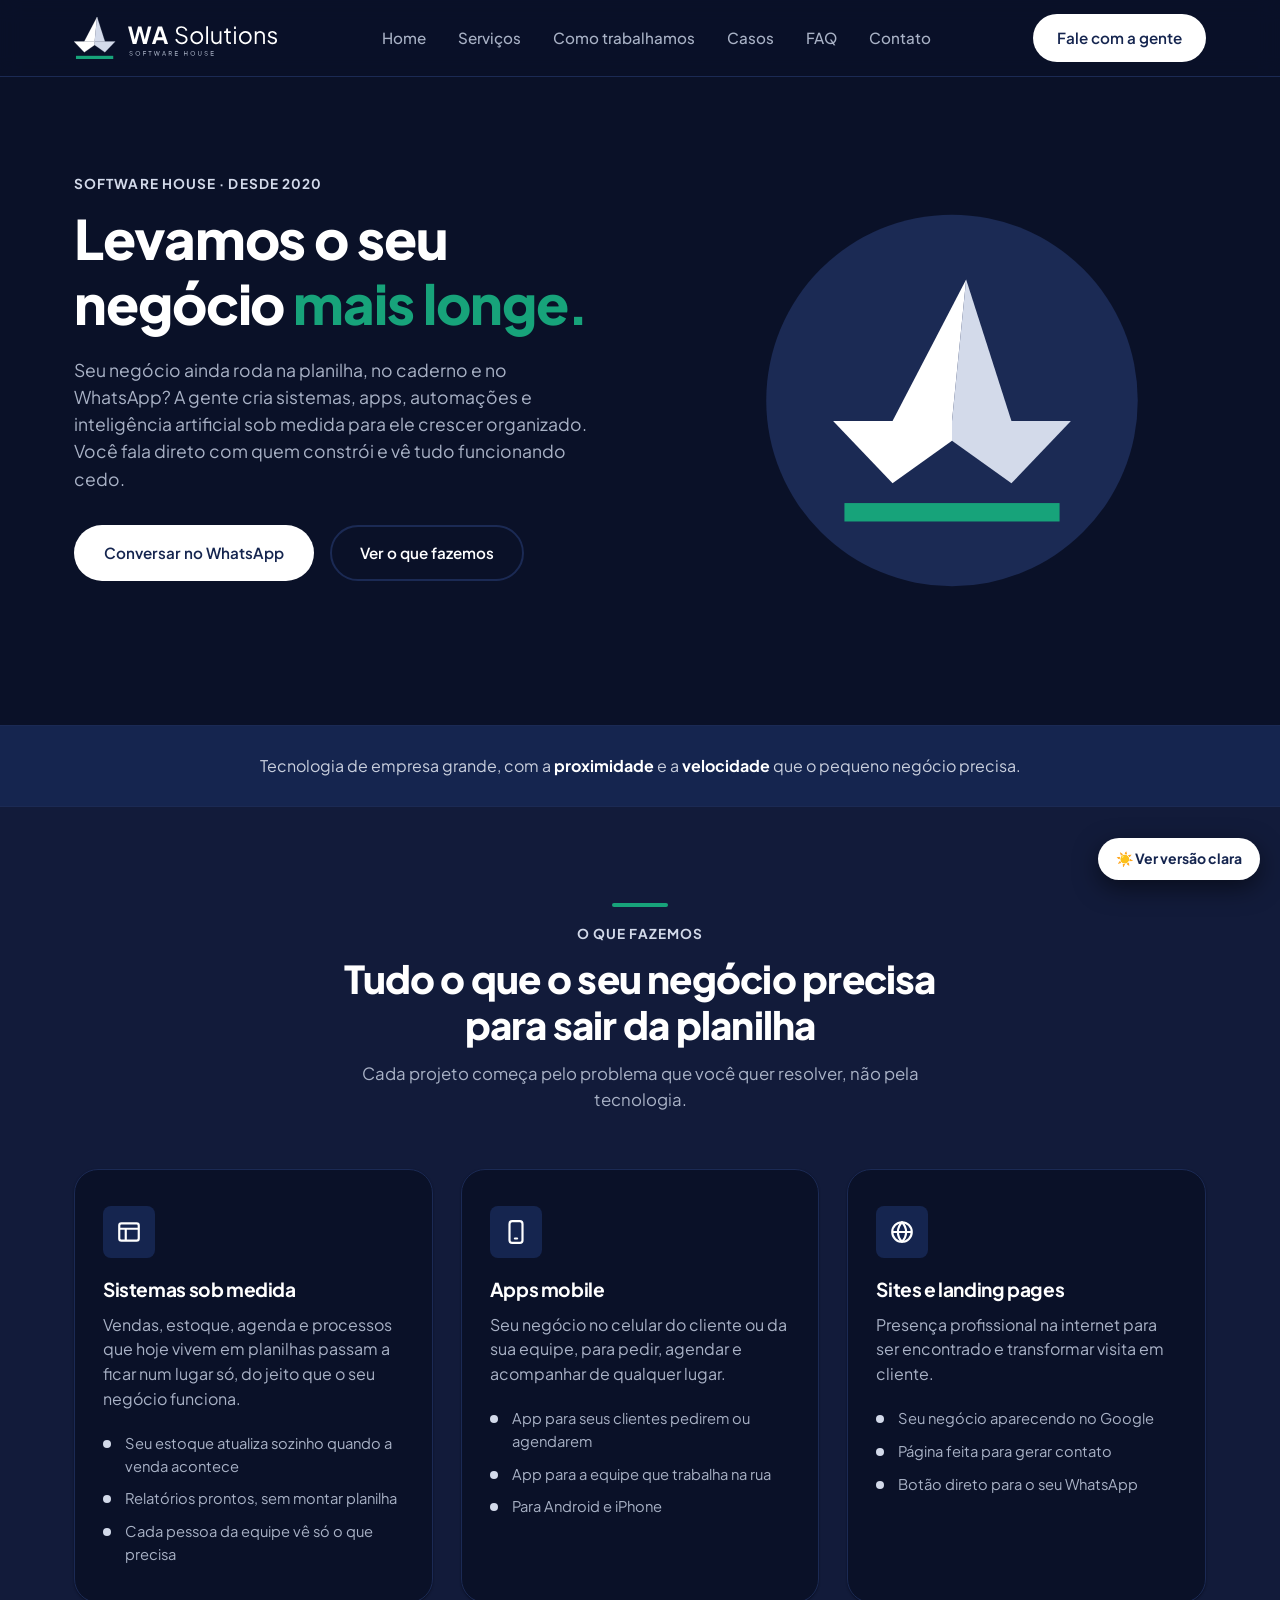
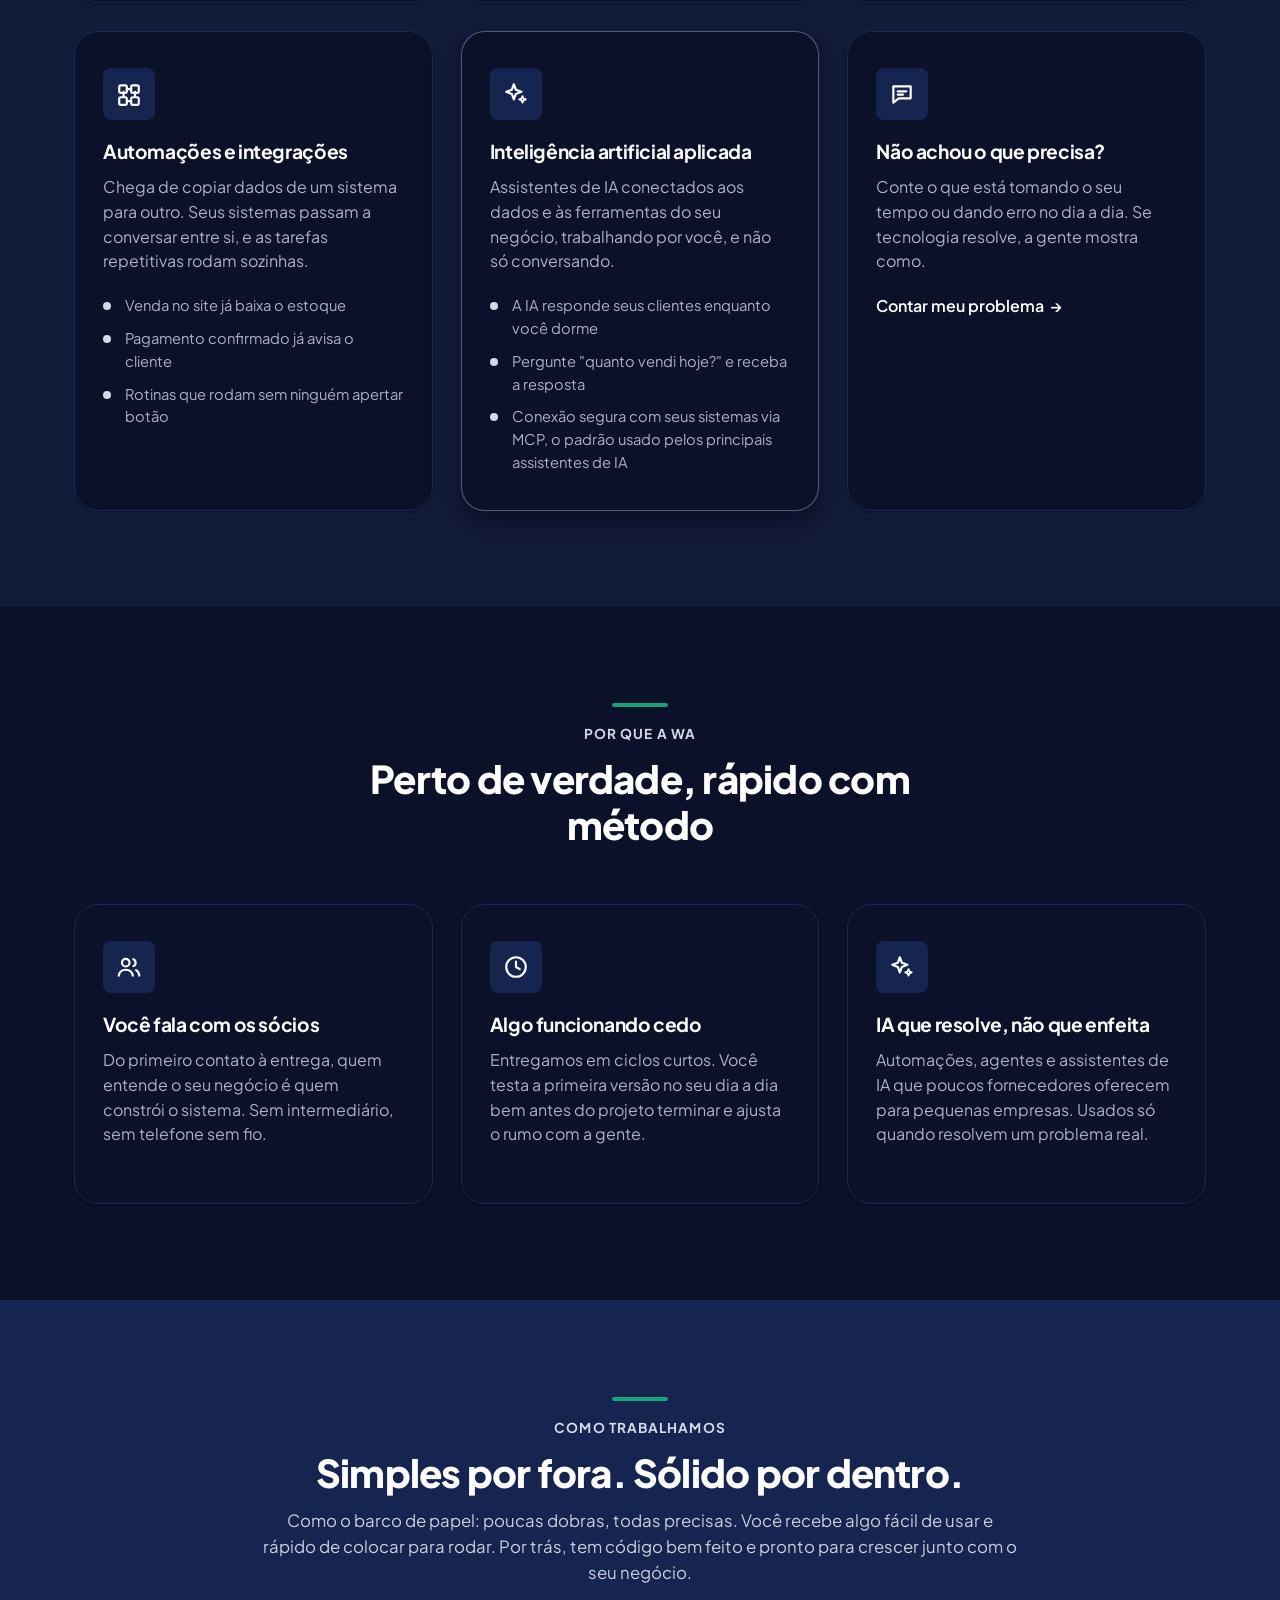
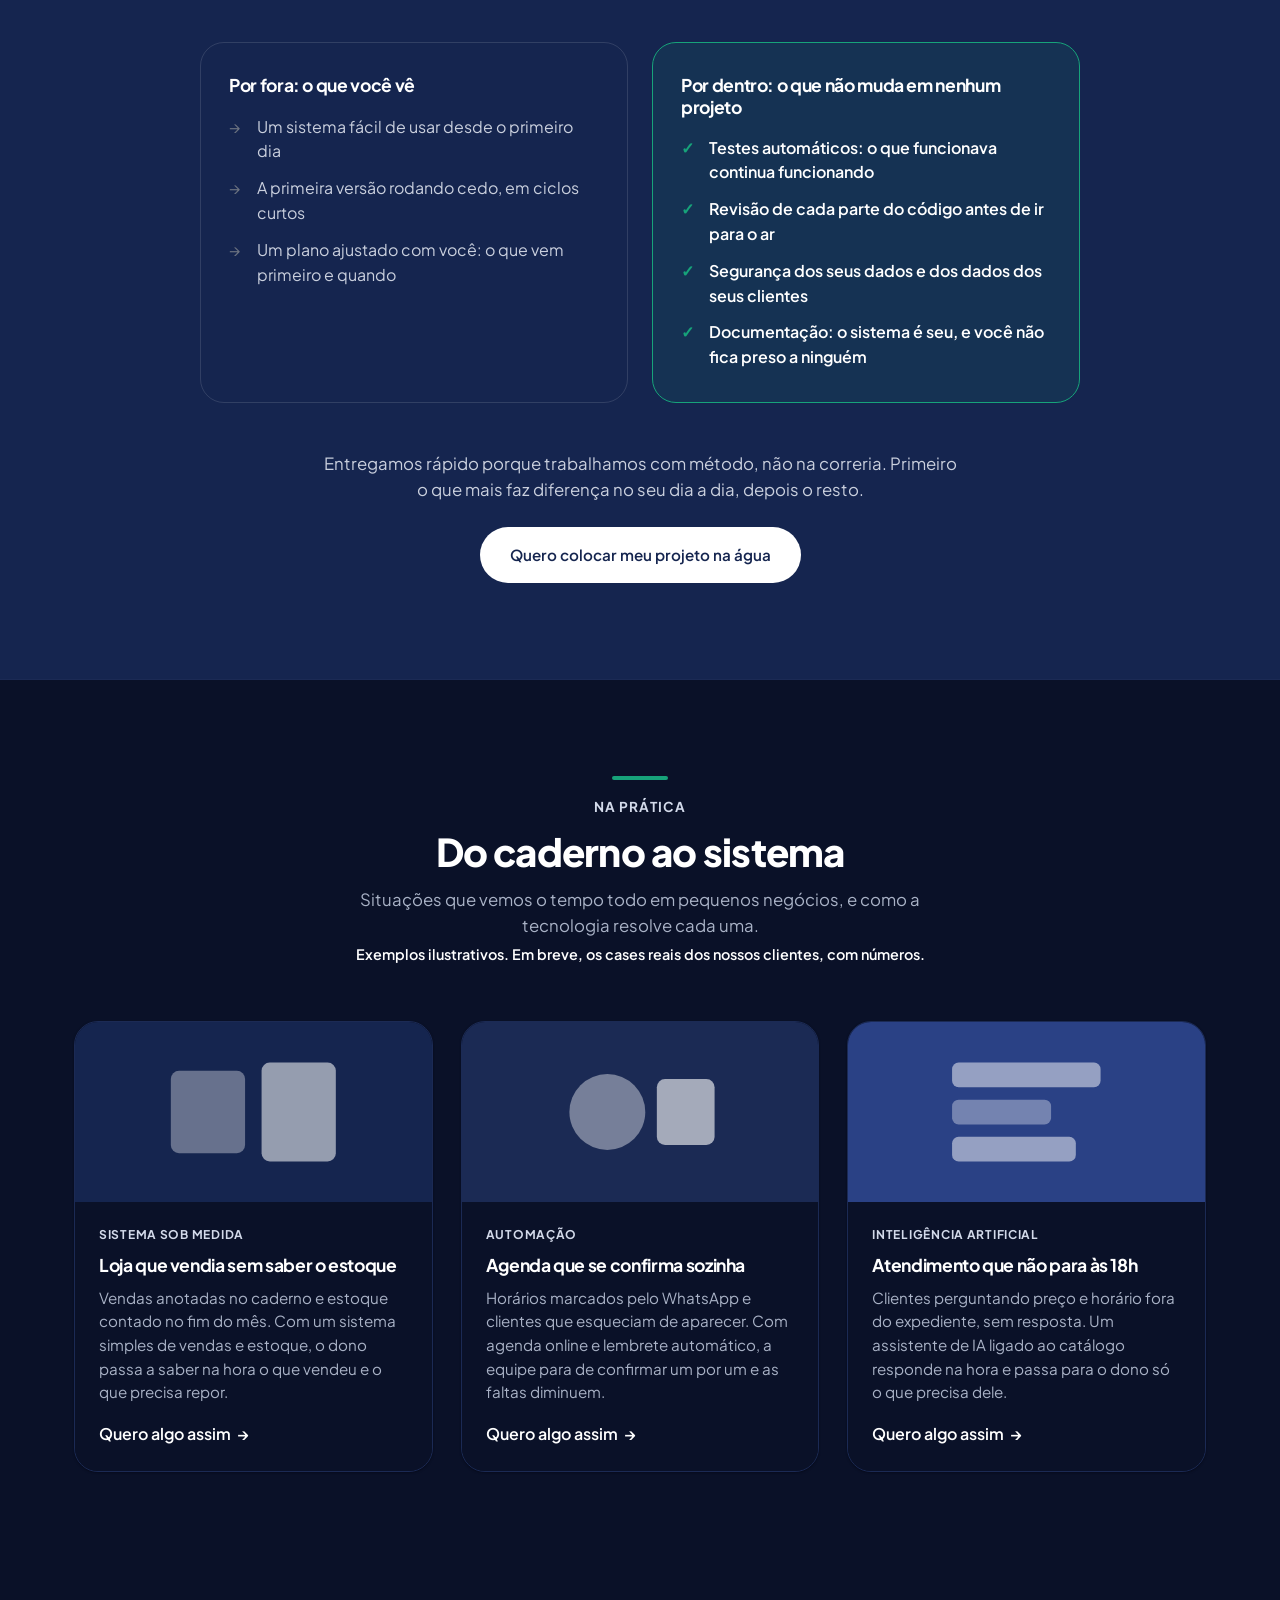
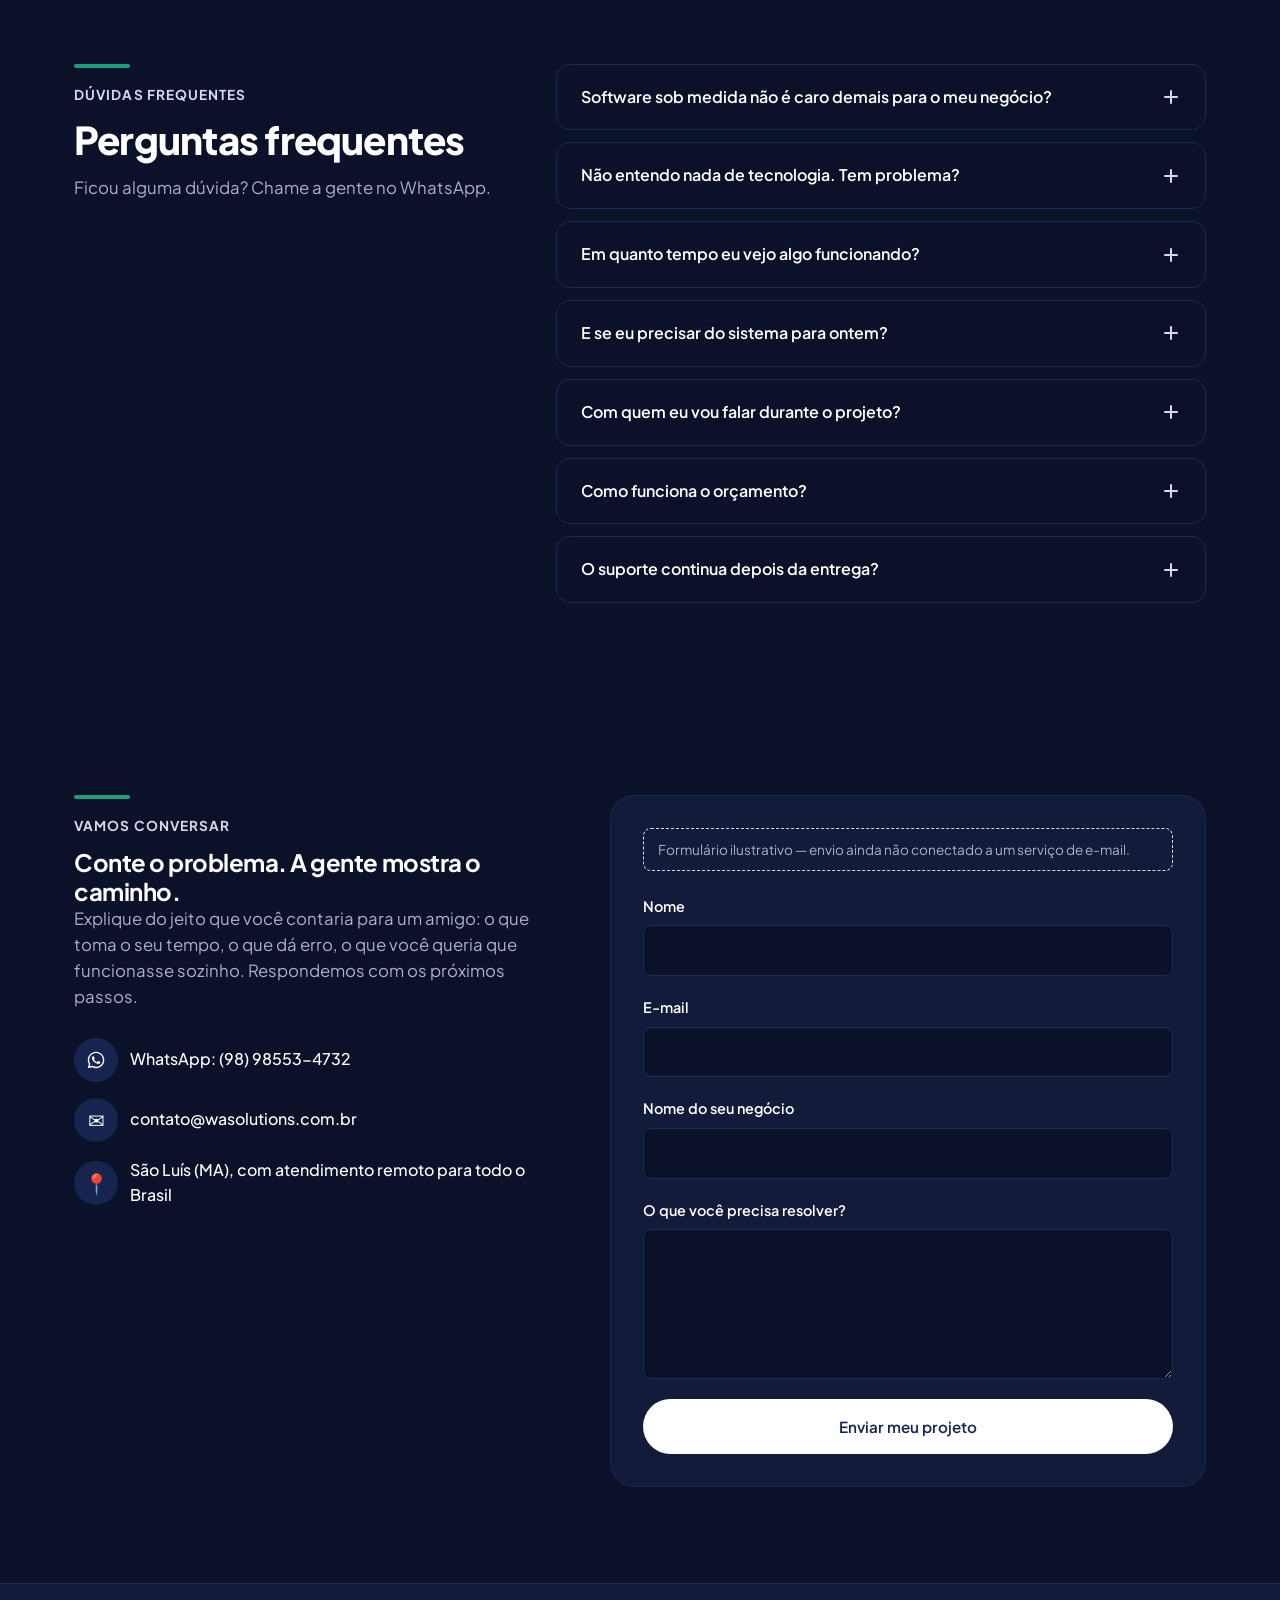
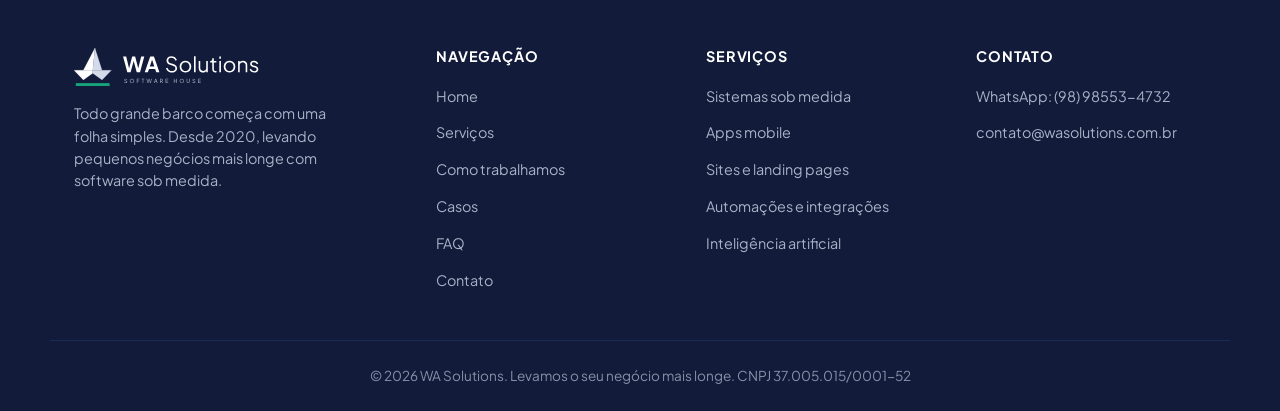
==== commit b383aa79: "feat: update site" ====
--- a/index-dark.html
+++ b/index-dark.html
@@ -3,9 +3,10 @@
 <head>
 <meta charset="UTF-8">
 <meta name="viewport" content="width=device-width, initial-scale=1.0">
-<title>WA Solutions — Flexíveis no plano. Inegociáveis na qualidade. (tema escuro)</title>
-<meta name="description" content="Software sob medida, integrações de sistemas e consultoria para pequenas e médias empresas. Prazo e escopo se ajustam com você. A qualidade, nunca.">
+<title>WA Solutions — Levamos o seu negócio mais longe (tema escuro)</title>
+<meta name="description" content="Sistemas, apps, sites, automações e inteligência artificial feitos sob medida para pequenos negócios. Você fala direto com quem constrói e vê o projeto funcionando cedo.">
 <link rel="icon" type="image/svg+xml" href="assets/images/icon.svg">
+<link rel="apple-touch-icon" href="assets/images/apple-touch-icon.png">
 <link rel="preconnect" href="https://fonts.googleapis.com">
 <link rel="preconnect" href="https://fonts.gstatic.com" crossorigin>
 <link href="https://fonts.googleapis.com/css2?family=Plus+Jakarta+Sans:wght@400;500;600;700;800&display=swap" rel="stylesheet">
@@ -26,14 +27,14 @@
       <ul>
         <li><a href="#top" class="nav-link active">Home</a></li>
         <li><a href="#servicos" class="nav-link">Serviços</a></li>
-        <li><a href="#casos-de-sucesso" class="nav-link">Casos de Sucesso</a></li>
-        <li><a href="#tecnologias" class="nav-link">Tecnologias</a></li>
+        <li><a href="#como-trabalhamos" class="nav-link">Como trabalhamos</a></li>
+        <li><a href="#casos-de-sucesso" class="nav-link">Casos</a></li>
         <li><a href="#faq" class="nav-link">FAQ</a></li>
         <li><a href="#contato" class="nav-link">Contato</a></li>
       </ul>
     </nav>
 
-    <a href="#contato" class="btn btn-primary btn-header">Pedir proposta</a>
+    <a href="#contato" class="btn btn-primary btn-header">Fale com a gente</a>
 
     <button class="nav-toggle" id="navToggle" aria-label="Abrir menu" aria-expanded="false" aria-controls="nav">
       <span></span><span></span><span></span>
@@ -47,62 +48,38 @@
   <section class="hero">
     <div class="container hero-inner">
       <div class="hero-text">
-        <p class="eyebrow">Software house para pequenas e médias empresas</p>
-        <h1>Flexíveis no plano. <span class="text-accent">Inegociáveis na qualidade.</span></h1>
+        <p class="eyebrow">Software house · Desde 2020</p>
+        <h1>Levamos o seu negócio <span class="text-accent">mais longe.</span></h1>
         <p class="hero-subtitle">
-          Software sob medida, integrações e consultoria para empresas que não podem
-          pagar duas vezes pelo mesmo sistema. Se a data apertar, ajustamos escopo e fases.
-          O padrão de entrega fica onde está.
+          Seu negócio ainda roda na planilha, no caderno e no WhatsApp? A gente cria sistemas,
+          apps, automações e inteligência artificial sob medida para ele crescer organizado.
+          Você fala direto com quem constrói e vê tudo funcionando cedo.
         </p>
         <div class="hero-actions">
-          <a href="#contato" class="btn btn-primary">Quero uma proposta</a>
-          <a href="#compromisso" class="btn btn-ghost">Entenda o compromisso</a>
-        </div>
-
-        <div class="hero-stats">
-          <div class="stat">
-            <strong>Time sênior</strong>
-            <span>do primeiro dia à entrega</span>
-          </div>
-          <div class="stat">
-            <strong>Testes</strong>
-            <span>automatizados em cada entrega</span>
-          </div>
-          <div class="stat">
-            <strong>Proposta clara</strong>
-            <span>escopo, prazo e valor por escrito</span>
-          </div>
+          <a href="https://wa.me/5598985534732?text=Ol%C3%A1!%20Vim%20pelo%20site%20e%20quero%20falar%20sobre%20um%20projeto." target="_blank" rel="noopener" class="btn btn-primary">Conversar no WhatsApp</a>
+          <a href="#servicos" class="btn btn-ghost">Ver o que fazemos</a>
         </div>
       </div>
 
       <div class="hero-visual" aria-hidden="true">
         <svg viewBox="0 0 520 460" fill="none" xmlns="http://www.w3.org/2000/svg" class="hero-svg">
-          <circle cx="260" cy="230" r="210" fill="var(--color-accent-100)"/>
-          <rect x="90" y="90" width="300" height="210" rx="16" fill="var(--color-dark-700)"/>
-          <rect x="90" y="90" width="300" height="34" rx="16" fill="#26272E"/>
-          <circle cx="112" cy="107" r="5" fill="var(--color-accent)"/>
-          <circle cx="130" cy="107" r="5" fill="#4B5563"/>
-          <circle cx="148" cy="107" r="5" fill="#4B5563"/>
-          <rect x="116" y="146" width="120" height="10" rx="5" fill="var(--color-accent)"/>
-          <rect x="116" y="168" width="180" height="10" rx="5" fill="#4B5563"/>
-          <rect x="116" y="190" width="150" height="10" rx="5" fill="#374151"/>
-          <rect x="116" y="212" width="200" height="10" rx="5" fill="#4B5563"/>
-          <rect x="116" y="234" width="90" height="10" rx="5" fill="var(--color-accent)"/>
-          <rect x="116" y="256" width="160" height="10" rx="5" fill="#374151"/>
-          <rect x="340" y="150" width="30" height="120" rx="6" fill="var(--color-accent)"/>
-          <circle cx="410" cy="330" r="46" fill="#1B1C22"/>
-          <path d="M394 330l12 12 22-24" stroke="var(--color-green)" stroke-width="6" stroke-linecap="round" stroke-linejoin="round"/>
-          <circle cx="120" cy="345" r="30" fill="var(--color-green)" opacity="0.15"/>
-          <circle cx="120" cy="345" r="16" fill="var(--color-green)"/>
+          <circle cx="260" cy="230" r="210" fill="var(--color-dark-700)"/>
+          <g transform="translate(100,61.2) scale(3.2)">
+            <polygon points="8,60 50,60 50,67 29,82" fill="#FFFFFF"/>
+            <polygon points="50,60 92,60 71,82 50,67" fill="#D3DAEA"/>
+            <polygon points="55,10 29,60 50,60" fill="#FFFFFF"/>
+            <polygon points="55,10 50,60 71,60" fill="#D3DAEA"/>
+            <rect x="12" y="89" width="76" height="6.5" fill="#17A37A"/>
+          </g>
         </svg>
       </div>
     </div>
   </section>
 
-  <!-- Trust bar -->
+  <!-- Proposta de valor -->
   <section class="trust-bar">
     <div class="container">
-      <p><strong>Node.js</strong>, <strong>Python</strong>, <strong>React</strong> e <strong>AWS</strong>: tecnologias escolhidas por serem maduras, não por estarem na moda. Do MVP ao produto em escala.</p>
+      <p>Tecnologia de empresa grande, com a <strong>proximidade</strong> e a <strong>velocidade</strong> que o pequeno negócio precisa.</p>
     </div>
   </section>
 
@@ -112,105 +89,175 @@
       <div class="section-head">
         <span class="deco-line" aria-hidden="true"></span>
         <p class="eyebrow">O que fazemos</p>
-        <h2>Onde entramos no seu negócio</h2>
-        <p class="section-subtitle">Da primeira linha de código ao sistema rodando em produção. E quem conversa com você é quem constrói.</p>
+        <h2>Tudo o que o seu negócio precisa para sair da planilha</h2>
+        <p class="section-subtitle">Cada projeto começa pelo problema que você quer resolver, não pela tecnologia.</p>
       </div>
 
       <div class="services-grid">
         <article class="service-card">
           <div class="service-icon">
-            <svg viewBox="0 0 24 24" fill="none" xmlns="http://www.w3.org/2000/svg"><path d="M8 9l-4 3 4 3M16 9l4 3-4 3M13.5 6l-3 12" stroke="currentColor" stroke-width="2" stroke-linecap="round" stroke-linejoin="round"/></svg>
-          </div>
-          <h3>Software sob medida</h3>
-          <p>Quando a operação não cabe num sistema de prateleira, a equipe acaba se adaptando à ferramenta. Construímos web, mobile e APIs com as regras do seu negócio, do zero ou a partir do que você já tem.</p>
+            <svg viewBox="0 0 24 24" fill="none" xmlns="http://www.w3.org/2000/svg"><rect x="3" y="4" width="18" height="16" rx="2" stroke="currentColor" stroke-width="2"/><path d="M3 9h18M9 9v11" stroke="currentColor" stroke-width="2"/></svg>
+          </div>
+          <h3>Sistemas sob medida</h3>
+          <p>Vendas, estoque, agenda e processos que hoje vivem em planilhas passam a ficar num lugar só, do jeito que o seu negócio funciona.</p>
           <ul class="service-list">
-            <li>Descoberta antes da primeira linha de código</li>
-            <li>MVPs que crescem sem precisar ser reescritos</li>
-            <li>Time dedicado ou squad sob demanda</li>
+            <li>Seu estoque atualiza sozinho quando a venda acontece</li>
+            <li>Relatórios prontos, sem montar planilha</li>
+            <li>Cada pessoa da equipe vê só o que precisa</li>
+          </ul>
+        </article>
+
+        <article class="service-card">
+          <div class="service-icon">
+            <svg viewBox="0 0 24 24" fill="none" xmlns="http://www.w3.org/2000/svg"><rect x="6" y="2" width="12" height="20" rx="2.5" stroke="currentColor" stroke-width="2"/><path d="M11 18h2" stroke="currentColor" stroke-width="2" stroke-linecap="round"/></svg>
+          </div>
+          <h3>Apps mobile</h3>
+          <p>Seu negócio no celular do cliente ou da sua equipe, para pedir, agendar e acompanhar de qualquer lugar.</p>
+          <ul class="service-list">
+            <li>App para seus clientes pedirem ou agendarem</li>
+            <li>App para a equipe que trabalha na rua</li>
+            <li>Para Android e iPhone</li>
+          </ul>
+        </article>
+
+        <article class="service-card">
+          <div class="service-icon">
+            <svg viewBox="0 0 24 24" fill="none" xmlns="http://www.w3.org/2000/svg"><circle cx="12" cy="12" r="9" stroke="currentColor" stroke-width="2"/><path d="M3 12h18M12 3c2.5 2.6 3.8 5.6 3.8 9s-1.3 6.4-3.8 9c-2.5-2.6-3.8-5.6-3.8-9S9.5 5.6 12 3z" stroke="currentColor" stroke-width="2" stroke-linejoin="round"/></svg>
+          </div>
+          <h3>Sites e landing pages</h3>
+          <p>Presença profissional na internet para ser encontrado e transformar visita em cliente.</p>
+          <ul class="service-list">
+            <li>Seu negócio aparecendo no Google</li>
+            <li>Página feita para gerar contato</li>
+            <li>Botão direto para o seu WhatsApp</li>
+          </ul>
+        </article>
+
+        <article class="service-card">
+          <div class="service-icon">
+            <svg viewBox="0 0 24 24" fill="none" xmlns="http://www.w3.org/2000/svg"><rect x="3" y="4" width="7" height="7" rx="1.5" stroke="currentColor" stroke-width="2"/><rect x="14" y="4" width="7" height="7" rx="1.5" stroke="currentColor" stroke-width="2"/><rect x="3" y="15" width="7" height="7" rx="1.5" stroke="currentColor" stroke-width="2"/><rect x="14" y="15" width="7" height="7" rx="1.5" stroke="currentColor" stroke-width="2"/><path d="M10 7.5h4M17.5 10v4M7 10v4M10 18.5h4" stroke="currentColor" stroke-width="2" stroke-linecap="round"/></svg>
+          </div>
+          <h3>Automações e integrações</h3>
+          <p>Chega de copiar dados de um sistema para outro. Seus sistemas passam a conversar entre si, e as tarefas repetitivas rodam sozinhas.</p>
+          <ul class="service-list">
+            <li>Venda no site já baixa o estoque</li>
+            <li>Pagamento confirmado já avisa o cliente</li>
+            <li>Rotinas que rodam sem ninguém apertar botão</li>
           </ul>
         </article>
 
         <article class="service-card service-card--highlight">
           <div class="service-icon">
-            <svg viewBox="0 0 24 24" fill="none" xmlns="http://www.w3.org/2000/svg"><rect x="3" y="4" width="7" height="7" rx="1.5" stroke="currentColor" stroke-width="2"/><rect x="14" y="4" width="7" height="7" rx="1.5" stroke="currentColor" stroke-width="2"/><rect x="3" y="15" width="7" height="7" rx="1.5" stroke="currentColor" stroke-width="2"/><rect x="14" y="15" width="7" height="7" rx="1.5" stroke="currentColor" stroke-width="2"/><path d="M10 7.5h4M17.5 10v4M7 10v4M10 18.5h4" stroke="currentColor" stroke-width="2" stroke-linecap="round"/></svg>
-          </div>
-          <h3>Integrações de sistemas</h3>
-          <p>Se alguém da sua equipe copia dados de um sistema para outro, você paga um salário para fazer o trabalho de uma API. Conectamos ERP, CRM, e-commerce e meios de pagamento para que os dados passem de um lado para o outro sem digitação.</p>
+            <svg viewBox="0 0 24 24" fill="none" xmlns="http://www.w3.org/2000/svg"><path d="M10 3l1.9 5.1L17 10l-5.1 1.9L10 17l-1.9-5.1L3 10l5.1-1.9L10 3z" stroke="currentColor" stroke-width="2" stroke-linejoin="round"/><path d="M18 14l.9 2.1L21 17l-2.1.9L18 20l-.9-2.1L15 17l2.1-.9L18 14z" stroke="currentColor" stroke-width="1.6" stroke-linejoin="round"/></svg>
+          </div>
+          <h3>Inteligência artificial aplicada</h3>
+          <p>Assistentes de IA conectados aos dados e às ferramentas do seu negócio, trabalhando por você, e não só conversando.</p>
           <ul class="service-list">
-            <li>APIs, webhooks e middlewares</li>
-            <li>Sistema antigo conversando com sistema novo</li>
-            <li>Processos automatizados entre plataformas</li>
-          </ul>
-        </article>
-
-        <article class="service-card">
-          <div class="service-icon">
-            <svg viewBox="0 0 24 24" fill="none" xmlns="http://www.w3.org/2000/svg"><path d="M3 12a9 9 0 1018 0 9 9 0 00-18 0z" stroke="currentColor" stroke-width="2"/><path d="M12 7v5l3.5 2" stroke="currentColor" stroke-width="2" stroke-linecap="round" stroke-linejoin="round"/></svg>
-          </div>
-          <h3>Consultoria técnica</h3>
-          <p>Antes de investir, descubra onde está o gargalo de verdade. Analisamos seus sistemas e entregamos um plano de ação ordenado pelo impacto no negócio, não pela tecnologia da vez.</p>
-          <ul class="service-list">
-            <li>Diagnóstico técnico e de arquitetura</li>
-            <li>Plano de modernização de sistemas antigos</li>
-            <li>Roadmap priorizado por retorno</li>
-          </ul>
-        </article>
-      </div>
-    </div>
-  </section>
-
-  <!-- Compromisso -->
-  <section class="promise" id="compromisso">
+            <li>A IA responde seus clientes enquanto você dorme</li>
+            <li>Pergunte "quanto vendi hoje?" e receba a resposta</li>
+            <li>Conexão segura com seus sistemas via MCP, o padrão usado pelos principais assistentes de IA</li>
+          </ul>
+        </article>
+
+        <article class="service-card">
+          <div class="service-icon">
+            <svg viewBox="0 0 24 24" fill="none" xmlns="http://www.w3.org/2000/svg"><path d="M4 5h16v11H9l-5 4V5z" stroke="currentColor" stroke-width="2" stroke-linejoin="round"/><path d="M8 9.5h8M8 12.5h5" stroke="currentColor" stroke-width="2" stroke-linecap="round"/></svg>
+          </div>
+          <h3>Não achou o que precisa?</h3>
+          <p>Conte o que está tomando o seu tempo ou dando erro no dia a dia. Se tecnologia resolve, a gente mostra como.</p>
+          <a href="#contato" class="case-link">Contar meu problema <span aria-hidden="true">→</span></a>
+        </article>
+      </div>
+    </div>
+  </section>
+
+  <!-- Diferenciais -->
+  <section class="differentials">
     <div class="container">
       <div class="section-head">
         <span class="deco-line" aria-hidden="true"></span>
-        <p class="eyebrow">Nosso compromisso</p>
-        <h2>O que é flexível e o que é inegociável</h2>
+        <p class="eyebrow">Por que a WA</p>
+        <h2>Perto de verdade, rápido com método</h2>
+      </div>
+
+      <div class="services-grid">
+        <article class="service-card">
+          <div class="service-icon">
+            <svg viewBox="0 0 24 24" fill="none" xmlns="http://www.w3.org/2000/svg"><circle cx="9" cy="8" r="3.5" stroke="currentColor" stroke-width="2"/><path d="M2.5 20c.6-3.4 3.2-5.5 6.5-5.5s5.9 2.1 6.5 5.5" stroke="currentColor" stroke-width="2" stroke-linecap="round"/><path d="M16 4.8a3.5 3.5 0 010 6.4M18.5 14.9c1.6.8 2.7 2.5 3 5.1" stroke="currentColor" stroke-width="2" stroke-linecap="round"/></svg>
+          </div>
+          <h3>Você fala com os sócios</h3>
+          <p>Do primeiro contato à entrega, quem entende o seu negócio é quem constrói o sistema. Sem intermediário, sem telefone sem fio.</p>
+        </article>
+
+        <article class="service-card">
+          <div class="service-icon">
+            <svg viewBox="0 0 24 24" fill="none" xmlns="http://www.w3.org/2000/svg"><path d="M3 12a9 9 0 1018 0 9 9 0 00-18 0z" stroke="currentColor" stroke-width="2"/><path d="M12 7v5l3.5 2" stroke="currentColor" stroke-width="2" stroke-linecap="round" stroke-linejoin="round"/></svg>
+          </div>
+          <h3>Algo funcionando cedo</h3>
+          <p>Entregamos em ciclos curtos. Você testa a primeira versão no seu dia a dia bem antes do projeto terminar e ajusta o rumo com a gente.</p>
+        </article>
+
+        <article class="service-card">
+          <div class="service-icon">
+            <svg viewBox="0 0 24 24" fill="none" xmlns="http://www.w3.org/2000/svg"><path d="M10 3l1.9 5.1L17 10l-5.1 1.9L10 17l-1.9-5.1L3 10l5.1-1.9L10 3z" stroke="currentColor" stroke-width="2" stroke-linejoin="round"/><path d="M18 14l.9 2.1L21 17l-2.1.9L18 20l-.9-2.1L15 17l2.1-.9L18 14z" stroke="currentColor" stroke-width="1.6" stroke-linejoin="round"/></svg>
+          </div>
+          <h3>IA que resolve, não que enfeita</h3>
+          <p>Automações, agentes e assistentes de IA que poucos fornecedores oferecem para pequenas empresas. Usados só quando resolvem um problema real.</p>
+        </article>
+      </div>
+    </div>
+  </section>
+
+  <!-- Como trabalhamos -->
+  <section class="promise" id="como-trabalhamos">
+    <div class="container">
+      <div class="section-head">
+        <span class="deco-line" aria-hidden="true"></span>
+        <p class="eyebrow">Como trabalhamos</p>
+        <h2>Simples por fora. Sólido por dentro.</h2>
         <p class="section-subtitle">
-          Todo projeto tem uma data pressionando. O que muda é o que cada fornecedor corta para cumpri-la.
-          Normalmente são os testes, a revisão de código e a documentação. Você só percebe meses depois,
-          quando o sistema falha e o conserto sai mais caro que o projeto. Nós invertemos essa lógica.
+          Como o barco de papel: poucas dobras, todas precisas. Você recebe algo fácil de usar e rápido
+          de colocar para rodar. Por trás, tem código bem feito e pronto para crescer junto com o seu negócio.
         </p>
       </div>
 
       <div class="promise-grid">
         <div class="promise-col">
-          <h3>Flexível: ajustamos com você</h3>
+          <h3>Por fora: o que você vê</h3>
           <ul>
-            <li>Data de entrega</li>
-            <li>Escopo de cada fase</li>
-            <li>Ordem das funcionalidades</li>
-            <li>Tamanho e formato do time</li>
+            <li>Um sistema fácil de usar desde o primeiro dia</li>
+            <li>A primeira versão rodando cedo, em ciclos curtos</li>
+            <li>Um plano ajustado com você: o que vem primeiro e quando</li>
           </ul>
         </div>
         <div class="promise-col promise-col--fixed">
-          <h3>Inegociável, em todo projeto</h3>
+          <h3>Por dentro: o que não muda em nenhum projeto</h3>
           <ul>
-            <li>Testes automatizados</li>
-            <li>Revisão de código</li>
-            <li>Segurança e proteção de dados</li>
-            <li>Documentação para o seu time manter o sistema</li>
+            <li>Testes automáticos: o que funcionava continua funcionando</li>
+            <li>Revisão de cada parte do código antes de ir para o ar</li>
+            <li>Segurança dos seus dados e dos dados dos seus clientes</li>
+            <li>Documentação: o sistema é seu, e você não fica preso a ninguém</li>
           </ul>
         </div>
       </div>
 
       <div class="promise-close">
-        <p>Prazo apertado? Entregamos primeiro o que gera resultado e o resto vem em fases. Você ganha velocidade sem herdar um sistema frágil.</p>
-        <a href="#contato" class="btn btn-primary">Quero um projeto feito assim</a>
-      </div>
-    </div>
-  </section>
-
-  <!-- Casos de sucesso -->
+        <p>Entregamos rápido porque trabalhamos com método, não na correria. Primeiro o que mais faz diferença no seu dia a dia, depois o resto.</p>
+        <a href="#contato" class="btn btn-primary">Quero colocar meu projeto na água</a>
+      </div>
+    </div>
+  </section>
+
+  <!-- Casos -->
   <section class="cases" id="casos-de-sucesso">
     <div class="container">
       <div class="section-head">
         <span class="deco-line" aria-hidden="true"></span>
-        <p class="eyebrow">Resultados</p>
-        <h2>Casos de sucesso</h2>
+        <p class="eyebrow">Na prática</p>
+        <h2>Do caderno ao sistema</h2>
         <p class="section-subtitle">
-          Alguns exemplos ilustrativos do tipo de projeto que entregamos.
-          <em>Conteúdo de exemplo — em breve substituído pelos nossos cases reais.</em>
+          Situações que vemos o tempo todo em pequenos negócios, e como a tecnologia resolve cada uma.
+          <em>Exemplos ilustrativos. Em breve, os cases reais dos nossos clientes, com números.</em>
         </p>
       </div>
 
@@ -220,10 +267,10 @@
             <svg viewBox="0 0 240 160" xmlns="http://www.w3.org/2000/svg"><rect width="240" height="160" rx="12" fill="none"/><rect x="20" y="30" width="90" height="100" rx="10" fill="rgba(255,255,255,.35)"/><rect x="130" y="20" width="90" height="120" rx="10" fill="rgba(255,255,255,.55)"/></svg>
           </div>
           <div class="case-body">
-            <span class="case-tag">Plataforma de gestão</span>
-            <h3>Sistema de controle logístico</h3>
-            <p>A operação rodava em planilhas e ninguém sabia onde estava cada pedido. Uma plataforma web passou a rastrear frota e pedidos em tempo real, e os erros de digitação deixaram de acontecer.</p>
-            <a href="#contato" class="case-link">Quero um projeto assim <span aria-hidden="true">→</span></a>
+            <span class="case-tag">Sistema sob medida</span>
+            <h3>Loja que vendia sem saber o estoque</h3>
+            <p>Vendas anotadas no caderno e estoque contado no fim do mês. Com um sistema simples de vendas e estoque, o dono passa a saber na hora o que vendeu e o que precisa repor.</p>
+            <a href="#contato" class="case-link">Quero algo assim <span aria-hidden="true">→</span></a>
           </div>
         </article>
 
@@ -232,10 +279,10 @@
             <svg viewBox="0 0 240 160" xmlns="http://www.w3.org/2000/svg"><rect width="240" height="160" rx="12" fill="none"/><circle cx="80" cy="80" r="46" fill="rgba(255,255,255,.4)"/><rect x="140" y="40" width="70" height="80" rx="10" fill="rgba(255,255,255,.6)"/></svg>
           </div>
           <div class="case-body">
-            <span class="case-tag">Integração de sistemas</span>
-            <h3>Integração ERP + e-commerce</h3>
-            <p>Produto vendido sem estoque, pedido lançado à mão e financeiro sempre atrasado. A integração passou a sincronizar ERP e loja virtual automaticamente, e os lançamentos duplicados acabaram.</p>
-            <a href="#contato" class="case-link">Quero um projeto assim <span aria-hidden="true">→</span></a>
+            <span class="case-tag">Automação</span>
+            <h3>Agenda que se confirma sozinha</h3>
+            <p>Horários marcados pelo WhatsApp e clientes que esqueciam de aparecer. Com agenda online e lembrete automático, a equipe para de confirmar um por um e as faltas diminuem.</p>
+            <a href="#contato" class="case-link">Quero algo assim <span aria-hidden="true">→</span></a>
           </div>
         </article>
 
@@ -244,70 +291,12 @@
             <svg viewBox="0 0 240 160" xmlns="http://www.w3.org/2000/svg"><rect width="240" height="160" rx="12" fill="none"/><rect x="30" y="20" width="180" height="30" rx="8" fill="rgba(255,255,255,.5)"/><rect x="30" y="65" width="120" height="30" rx="8" fill="rgba(255,255,255,.35)"/><rect x="30" y="110" width="150" height="30" rx="8" fill="rgba(255,255,255,.5)"/></svg>
           </div>
           <div class="case-body">
-            <span class="case-tag">Consultoria técnica</span>
-            <h3>Modernização de sistema legado</h3>
-            <p>Um sistema antigo em que ninguém tinha coragem de mexer. A migração para microsserviços na nuvem foi feita em etapas, sem parar a operação, e trouxe mais performance com menor custo de infraestrutura.</p>
-            <a href="#contato" class="case-link">Quero um projeto assim <span aria-hidden="true">→</span></a>
-          </div>
-        </article>
-      </div>
-    </div>
-  </section>
-
-  <!-- Tecnologias -->
-  <section class="tech-stack" id="tecnologias">
-    <div class="container">
-      <div class="section-head">
-        <span class="deco-line" aria-hidden="true"></span>
-        <p class="eyebrow">Como construímos</p>
-        <h2>Tecnologias e stacks</h2>
-        <p class="section-subtitle">Escolhemos a ferramenta pelo problema. São tecnologias maduras, com comunidade grande e muitos profissionais no mercado, para que você nunca fique refém de um único fornecedor, nem de nós.</p>
-      </div>
-
-      <div class="tech-groups">
-        <div class="tech-group">
-          <h3>Linguagens</h3>
-          <ul class="tech-badges">
-            <li><img class="tech-icon" src="https://cdn.simpleicons.org/nodedotjs/339933" alt="" loading="lazy">Node.js</li>
-            <li><img class="tech-icon" src="https://cdn.simpleicons.org/python/3776AB" alt="" loading="lazy">Python</li>
-          </ul>
-        </div>
-        <div class="tech-group">
-          <h3>Frameworks</h3>
-          <ul class="tech-badges">
-            <li><img class="tech-icon" src="https://cdn.simpleicons.org/express/FFFFFF" alt="" loading="lazy">Express</li>
-            <li><img class="tech-icon" src="https://cdn.simpleicons.org/nestjs/E0234E" alt="" loading="lazy">NestJS</li>
-            <li><img class="tech-icon" src="https://cdn.simpleicons.org/react/61DAFB" alt="" loading="lazy">React</li>
-            <li><img class="tech-icon" src="https://cdn.simpleicons.org/django/44B78B" alt="" loading="lazy">Django</li>
-            <li><img class="tech-icon" src="https://cdn.simpleicons.org/flask/FFFFFF" alt="" loading="lazy">Flask</li>
-          </ul>
-        </div>
-        <div class="tech-group">
-          <h3>Infraestrutura</h3>
-          <ul class="tech-badges">
-            <li><img class="tech-icon" src="https://cdn.simpleicons.org/amazonaws/FF9900" alt="" loading="lazy">AWS</li>
-            <li><img class="tech-icon" src="https://cdn.simpleicons.org/docker/2496ED" alt="" loading="lazy">Docker</li>
-            <li><img class="tech-icon" src="https://cdn.simpleicons.org/kubernetes/326CE5" alt="" loading="lazy">Kubernetes</li>
-          </ul>
-        </div>
-        <div class="tech-group">
-          <h3>Bancos de dados</h3>
-          <ul class="tech-badges">
-            <li><img class="tech-icon" src="https://cdn.simpleicons.org/postgresql/4169E1" alt="" loading="lazy">PostgreSQL</li>
-            <li><img class="tech-icon" src="https://cdn.simpleicons.org/mysql/4479A1" alt="" loading="lazy">MySQL</li>
-            <li><img class="tech-icon" src="https://cdn.simpleicons.org/mongodb/47A248" alt="" loading="lazy">MongoDB</li>
-            <li><img class="tech-icon" src="https://cdn.simpleicons.org/redis/DC382D" alt="" loading="lazy">Redis</li>
-          </ul>
-        </div>
-        <div class="tech-group">
-          <h3>Ferramentas</h3>
-          <ul class="tech-badges">
-            <li><img class="tech-icon" src="https://cdn.simpleicons.org/git/F05032" alt="" loading="lazy">Git</li>
-            <li><svg class="tech-icon tech-icon--mono" viewBox="0 0 24 24" fill="none" xmlns="http://www.w3.org/2000/svg" aria-hidden="true"><path d="M17 2l4 4-4 4" stroke="currentColor" stroke-width="2" stroke-linecap="round" stroke-linejoin="round"/><path d="M3 11V9a4 4 0 014-4h14" stroke="currentColor" stroke-width="2" stroke-linecap="round" stroke-linejoin="round"/><path d="M7 22l-4-4 4-4" stroke="currentColor" stroke-width="2" stroke-linecap="round" stroke-linejoin="round"/><path d="M21 13v2a4 4 0 01-4 4H3" stroke="currentColor" stroke-width="2" stroke-linecap="round" stroke-linejoin="round"/></svg>CI/CD</li>
-            <li><svg class="tech-icon tech-icon--mono" viewBox="0 0 24 24" fill="none" xmlns="http://www.w3.org/2000/svg" aria-hidden="true"><circle cx="4" cy="12" r="2.5" stroke="currentColor" stroke-width="2"/><circle cx="12" cy="5" r="2.5" stroke="currentColor" stroke-width="2"/><circle cx="12" cy="19" r="2.5" stroke="currentColor" stroke-width="2"/><circle cx="20" cy="12" r="2.5" stroke="currentColor" stroke-width="2"/><path d="M6.3 10.8L9.8 6.9M6.3 13.2l3.5 3.9M14.2 6.9l3.5 3.9M14.2 17.1l3.5-3.9" stroke="currentColor" stroke-width="2" stroke-linecap="round"/></svg>Pipelines</li>
-            <li><svg class="tech-icon tech-icon--mono" viewBox="0 0 24 24" fill="none" xmlns="http://www.w3.org/2000/svg" aria-hidden="true"><rect x="3" y="4" width="18" height="17" rx="2" stroke="currentColor" stroke-width="2"/><path d="M7.5 12l2.5 2.5 6-6" stroke="currentColor" stroke-width="2" stroke-linecap="round" stroke-linejoin="round"/></svg>Testes automatizados</li>
-          </ul>
-        </div>
+            <span class="case-tag">Inteligência artificial</span>
+            <h3>Atendimento que não para às 18h</h3>
+            <p>Clientes perguntando preço e horário fora do expediente, sem resposta. Um assistente de IA ligado ao catálogo responde na hora e passa para o dono só o que precisa dele.</p>
+            <a href="#contato" class="case-link">Quero algo assim <span aria-hidden="true">→</span></a>
+          </div>
+        </article>
       </div>
     </div>
   </section>
@@ -319,33 +308,63 @@
         <span class="deco-line" aria-hidden="true"></span>
         <p class="eyebrow">Dúvidas frequentes</p>
         <h2>Perguntas frequentes</h2>
-        <p class="section-subtitle">Não achou o que precisava? Fale com a gente na seção de contato.</p>
+        <p class="section-subtitle">Ficou alguma dúvida? Chame a gente no WhatsApp.</p>
       </div>
 
       <div class="faq-list">
         <div class="faq-item">
           <button class="faq-question" aria-expanded="false">
+            <span>Software sob medida não é caro demais para o meu negócio?</span>
+            <span class="faq-icon" aria-hidden="true"></span>
+          </button>
+          <div class="faq-answer">
+            <p>Não precisa ser. Começamos pelo que mais pesa no seu dia a dia e entregamos em etapas. Você investe primeiro no que traz retorno e decide o próximo passo já vendo o sistema funcionar.</p>
+          </div>
+        </div>
+
+        <div class="faq-item">
+          <button class="faq-question" aria-expanded="false">
+            <span>Não entendo nada de tecnologia. Tem problema?</span>
+            <span class="faq-icon" aria-hidden="true"></span>
+          </button>
+          <div class="faq-answer">
+            <p>Nenhum. Você explica como o seu negócio funciona, e a parte técnica fica com a gente. A conversa é na sua língua, sem jargão.</p>
+          </div>
+        </div>
+
+        <div class="faq-item">
+          <button class="faq-question" aria-expanded="false">
+            <span>Em quanto tempo eu vejo algo funcionando?</span>
+            <span class="faq-icon" aria-hidden="true"></span>
+          </button>
+          <div class="faq-answer">
+            <p>Trabalhamos em ciclos curtos. A primeira versão fica pronta cedo para você testar no dia a dia, e o sistema cresce a partir dela. O prazo de cada etapa vem por escrito na proposta.</p>
+          </div>
+        </div>
+
+        <div class="faq-item">
+          <button class="faq-question" aria-expanded="false">
             <span>E se eu precisar do sistema para ontem?</span>
             <span class="faq-icon" aria-hidden="true"></span>
           </button>
           <div class="faq-answer">
-            <p>A gente conversa sobre prioridade. Dividimos o projeto em fases e entregamos primeiro o que resolve a dor mais urgente. O que não fazemos é pular testes ou revisão para ganhar alguns dias, porque essa conta sempre volta, e mais cara.</p>
-          </div>
-        </div>
-
-        <div class="faq-item">
-          <button class="faq-question" aria-expanded="false">
-            <span>Que tipo de projeto a WA Solutions desenvolve?</span>
-            <span class="faq-icon" aria-hidden="true"></span>
-          </button>
-          <div class="faq-answer">
-            <p>Desenvolvemos sistemas web, aplicações mobile, APIs e plataformas internas sob medida, além de integrações entre sistemas existentes e consultoria para modernização de arquitetura.</p>
-          </div>
-        </div>
-
-        <div class="faq-item">
-          <button class="faq-question" aria-expanded="false">
-            <span>Como funciona o processo de orçamento?</span>
+            <p>A gente conversa sobre prioridade e entrega primeiro o que resolve a dor mais urgente. O que não fazemos é pular testes ou revisão para ganhar alguns dias, porque essa conta sempre volta, e mais cara.</p>
+          </div>
+        </div>
+
+        <div class="faq-item">
+          <button class="faq-question" aria-expanded="false">
+            <span>Com quem eu vou falar durante o projeto?</span>
+            <span class="faq-icon" aria-hidden="true"></span>
+          </button>
+          <div class="faq-answer">
+            <p>Com os sócios da WA, do primeiro contato à entrega. Quem ouve o seu problema é quem constrói a solução.</p>
+          </div>
+        </div>
+
+        <div class="faq-item">
+          <button class="faq-question" aria-expanded="false">
+            <span>Como funciona o orçamento?</span>
             <span class="faq-icon" aria-hidden="true"></span>
           </button>
           <div class="faq-answer">
@@ -355,21 +374,11 @@
 
         <div class="faq-item">
           <button class="faq-question" aria-expanded="false">
-            <span>Quais tecnologias vocês utilizam?</span>
-            <span class="faq-icon" aria-hidden="true"></span>
-          </button>
-          <div class="faq-answer">
-            <p>Trabalhamos principalmente com Node.js e Python (Express, NestJS, React, Django e Flask), infraestrutura em AWS com Docker e Kubernetes, e bancos de dados como PostgreSQL, MySQL, MongoDB e Redis.</p>
-          </div>
-        </div>
-
-        <div class="faq-item">
-          <button class="faq-question" aria-expanded="false">
-            <span>O suporte continua após a entrega do projeto?</span>
-            <span class="faq-icon" aria-hidden="true"></span>
-          </button>
-          <div class="faq-answer">
-            <p>Sim. Oferecemos planos de manutenção e evolução contínua após o go-live, incluindo monitoramento, correções e novas funcionalidades.</p>
+            <span>O suporte continua depois da entrega?</span>
+            <span class="faq-icon" aria-hidden="true"></span>
+          </button>
+          <div class="faq-answer">
+            <p>Sim. Temos planos de manutenção e evolução depois que o sistema entra no ar, com acompanhamento, correções e novas funcionalidades conforme o seu negócio cresce.</p>
           </div>
         </div>
       </div>
@@ -384,18 +393,24 @@
         <p class="eyebrow">Vamos conversar</p>
         <h2>Conte o problema. A gente mostra o caminho.</h2>
         <p class="section-subtitle">
-          Descreva o que você precisa resolver, mesmo sem saber qual tecnologia usar.
-          Respondemos com os próximos passos e, se fizer sentido, com uma proposta de escopo, prazo e investimento.
+          Explique do jeito que você contaria para um amigo: o que toma o seu tempo, o que dá erro,
+          o que você queria que funcionasse sozinho. Respondemos com os próximos passos.
         </p>
 
         <ul class="contact-details">
+          <li>
+            <span class="contact-icon" aria-hidden="true">
+              <svg viewBox="0 0 24 24" width="20" height="20" fill="currentColor" xmlns="http://www.w3.org/2000/svg"><path d="M12.04 2C6.58 2 2.13 6.45 2.13 11.91c0 1.75.46 3.45 1.32 4.95L2.05 22l5.25-1.38a9.9 9.9 0 004.74 1.2c5.46 0 9.91-4.45 9.91-9.91S17.5 2 12.04 2zm0 18.15c-1.48 0-2.93-.4-4.2-1.15l-.3-.18-3.12.82.83-3.04-.2-.31a8.2 8.2 0 01-1.26-4.38c0-4.54 3.7-8.24 8.25-8.24 4.54 0 8.24 3.7 8.24 8.24 0 4.55-3.7 8.24-8.24 8.24zm4.52-6.16c-.25-.12-1.47-.72-1.69-.81-.23-.08-.39-.12-.56.13-.16.24-.64.8-.78.97-.14.16-.29.18-.54.06-.25-.12-1.05-.39-1.99-1.23-.74-.66-1.23-1.47-1.38-1.72-.14-.25-.02-.38.11-.5.11-.11.25-.29.37-.43.13-.15.17-.25.25-.41.08-.17.04-.31-.02-.43-.06-.12-.56-1.34-.76-1.84-.2-.48-.41-.42-.56-.43h-.48c-.17 0-.43.06-.66.31-.22.25-.86.85-.86 2.07 0 1.22.89 2.4 1.01 2.56.12.17 1.75 2.67 4.23 3.74.59.26 1.05.41 1.41.52.59.19 1.13.16 1.56.1.48-.07 1.47-.6 1.67-1.18.21-.58.21-1.07.14-1.18-.06-.11-.22-.17-.47-.29z"/></svg>
+            </span>
+            <a href="https://wa.me/5598985534732?text=Ol%C3%A1!%20Vim%20pelo%20site%20e%20quero%20falar%20sobre%20um%20projeto." target="_blank" rel="noopener">WhatsApp: (98) 98553-4732</a>
+          </li>
           <li>
             <span class="contact-icon" aria-hidden="true">✉</span>
             <a href="mailto:contato@wasolutions.com.br">contato@wasolutions.com.br</a>
           </li>
           <li>
             <span class="contact-icon" aria-hidden="true">📍</span>
-            <span>Atendimento remoto para todo o Brasil</span>
+            <span>São Luís (MA), com atendimento remoto para todo o Brasil</span>
           </li>
         </ul>
       </div>
@@ -414,7 +429,7 @@
         </div>
 
         <div class="form-row">
-          <label for="company">Empresa</label>
+          <label for="company">Nome do seu negócio</label>
           <input type="text" id="company" name="company" autocomplete="organization">
         </div>
 
@@ -439,7 +454,7 @@
   <div class="container footer-inner">
     <div class="footer-brand">
       <img src="assets/images/logo-dark.svg" alt="WA Solutions" class="footer-logo">
-      <p>Software sob medida, integrações e consultoria. Flexíveis no plano. Inegociáveis na qualidade.</p>
+      <p>Todo grande barco começa com uma folha simples. Desde 2020, levando pequenos negócios mais longe com software sob medida.</p>
     </div>
 
     <div class="footer-links">
@@ -447,8 +462,8 @@
       <ul>
         <li><a href="#top">Home</a></li>
         <li><a href="#servicos">Serviços</a></li>
-        <li><a href="#casos-de-sucesso">Casos de Sucesso</a></li>
-        <li><a href="#tecnologias">Tecnologias</a></li>
+        <li><a href="#como-trabalhamos">Como trabalhamos</a></li>
+        <li><a href="#casos-de-sucesso">Casos</a></li>
         <li><a href="#faq">FAQ</a></li>
         <li><a href="#contato">Contato</a></li>
       </ul>
@@ -457,27 +472,29 @@
     <div class="footer-links">
       <h4>Serviços</h4>
       <ul>
-        <li><a href="#servicos">Desenvolvimento de software</a></li>
-        <li><a href="#servicos">Integrações de sistemas</a></li>
-        <li><a href="#servicos">Consultoria digital</a></li>
+        <li><a href="#servicos">Sistemas sob medida</a></li>
+        <li><a href="#servicos">Apps mobile</a></li>
+        <li><a href="#servicos">Sites e landing pages</a></li>
+        <li><a href="#servicos">Automações e integrações</a></li>
+        <li><a href="#servicos">Inteligência artificial</a></li>
       </ul>
     </div>
 
     <div class="footer-links">
       <h4>Contato</h4>
       <ul>
+        <li><a href="https://wa.me/5598985534732" target="_blank" rel="noopener">WhatsApp: (98) 98553-4732</a></li>
         <li><a href="mailto:contato@wasolutions.com.br">contato@wasolutions.com.br</a></li>
       </ul>
     </div>
   </div>
 
   <div class="container footer-bottom">
-    <p>&copy; <span id="year"></span> WA Solutions. Todos os direitos reservados.</p>
+    <p>&copy; <span id="year"></span> WA Solutions. Levamos o seu negócio mais longe. CNPJ 37.005.015/0001-52</p>
   </div>
 </footer>
 
-<a href="index.html" style="position:fixed;bottom:20px;right:20px;z-index:999;background:#17A37A;color:#05100c;padding:10px 18px;border-radius:999px;font-family:'Plus Jakarta Sans',sans-serif;font-size:14px;font-weight:700;text-decoration:none;box-shadow:0 8px 24px rgba(0,0,0,0.5);">☀️ Ver versão clara</a>
-
 <script src="assets/js/main.js"></script>
+<a href="index.html" style="position:fixed;bottom:20px;right:20px;z-index:999;background:#FFFFFF;color:#15254F;padding:10px 18px;border-radius:999px;font-family:'Plus Jakarta Sans',sans-serif;font-size:14px;font-weight:700;text-decoration:none;box-shadow:0 8px 24px rgba(0,0,0,0.5);">☀️ Ver versão clara</a>
 </body>
 </html>
--- a/assets/css/style-dark.css
+++ b/assets/css/style-dark.css
@@ -1,33 +1,35 @@
 /* ============================================
-   WA Solutions — Design tokens (variante escura/preta)
+   WA Solutions — Design tokens (variante escura, fundo Noturno)
 ============================================ */
 :root {
-  /* Verde — cor primária de ação neste tema escuro (CTAs, links, ícones) */
-  --color-accent: #17A37A;
-  --color-accent-dark: #12805F;
-  --color-accent-100: #16392C;
-  --color-accent-50: #0C231C;
-  /* Marinho claro — tom secundário sobre fundo preto */
-  --color-primary-light: #2E4A8F;
-
-  /* Verde — destaque secundário (mesma cor, tema monocromático preto + verde) */
+  /* Tema escuro seguindo o manual: fundo Noturno, ações em branco (aplicação em negativo),
+     Marinho no fundo dos ícones e verde só em destaques pontuais */
+  --color-accent: #D3DAEA;          /* Dobra — links, bordas e hovers sobre fundo escuro */
+  --color-accent-dark: #FFFFFF;
+  --color-accent-100: #1B2A54;
+  --color-accent-50: #121B3A;
+  --color-primary-light: #2A4185;   /* Face clara */
+  --color-navy: #15254F;            /* Marinho — fundo dos ícones */
+  --color-fold: #D3DAEA;            /* Dobra */
+
+  /* Verde — só na linha d'água e em destaques pontuais */
   --color-green: #17A37A;
-  --color-green-dark: #12805F;
-  --color-green-100: #16392C;
-  --color-green-50: #0C231C;
-
-  /* Escala escura (fundos), do preto ao carvão */
-  --color-dark-900: #000000;
-  --color-dark-800: #0A0A0C;
-  --color-dark-700: #1C1D22;
-  --color-dark-600: #2E4A8F;
-
-  --color-text: #F3F4F6;
-  --color-text-muted: #9CA3B4;
-  --color-border: #232428;
-
-  --color-bg: #0A0A0C;
-  --color-bg-alt: #000000;
+  --color-green-dark: #128F6B;
+  --color-green-100: #10332E;
+  --color-green-50: #0C2623;
+
+  /* Escala escura ancorada no Noturno */
+  --color-dark-900: #0A1128;
+  --color-dark-800: #121B3A;
+  --color-dark-700: #1B2A54;
+  --color-dark-600: #2A4185;
+
+  --color-text: #FFFFFF;
+  --color-text-muted: #A9B2C6;
+  --color-border: #1B2A54;
+
+  --color-bg: #0A1128;
+  --color-bg-alt: #121B3A;
 
   --font-sans: 'Plus Jakarta Sans', -apple-system, BlinkMacSystemFont, 'Segoe UI', Roboto, Helvetica, Arial, sans-serif;
 
@@ -35,9 +37,9 @@
   --radius-md: 14px;
   --radius-lg: 24px;
 
-  --shadow-sm: 0 1px 2px rgba(0, 0, 0, 0.5);
-  --shadow-md: 0 12px 28px rgba(0, 0, 0, 0.6), 0 0 0 1px rgba(255, 255, 255, 0.04);
-  --shadow-lg: 0 24px 56px rgba(0, 0, 0, 0.7), 0 0 0 1px rgba(255, 255, 255, 0.05);
+  --shadow-sm: 0 1px 2px rgba(3, 6, 18, 0.5);
+  --shadow-md: 0 12px 28px rgba(3, 6, 18, 0.55), 0 0 0 1px rgba(255, 255, 255, 0.04);
+  --shadow-lg: 0 24px 56px rgba(3, 6, 18, 0.65), 0 0 0 1px rgba(255, 255, 255, 0.05);
 
   --container-width: 1180px;
   --header-height: 76px;
@@ -76,8 +78,8 @@
   position: absolute;
   left: -9999px;
   top: 0;
-  background: var(--color-accent);
-  color: #05100c;
+  background: #FFFFFF;
+  color: var(--color-navy);
   padding: 12px 20px;
   border-radius: 0 0 8px 0;
   z-index: 1000;
@@ -87,7 +89,7 @@
 .text-accent { color: var(--color-green); }
 
 .eyebrow {
-  color: var(--color-green);
+  color: var(--color-fold);
   font-weight: 700;
   font-size: 0.85rem;
   text-transform: uppercase;
@@ -138,10 +140,10 @@
 .btn:active { transform: scale(0.97); }
 
 .btn-primary {
-  background: var(--color-accent);
-  color: #05100c;
-}
-.btn-primary:hover { background: var(--color-accent-dark); }
+  background: #FFFFFF;
+  color: var(--color-navy);
+}
+.btn-primary:hover { background: var(--color-fold); }
 
 .btn-ghost {
   background: transparent;
@@ -164,7 +166,7 @@
   position: sticky;
   top: 0;
   z-index: 100;
-  background: rgba(10, 10, 12, 0.85);
+  background: rgba(10, 17, 40, 0.85);
   backdrop-filter: blur(10px);
   border-bottom: 1px solid var(--color-border);
 }
@@ -294,13 +296,13 @@
 ============================================ */
 .trust-bar {
   padding: 28px 0;
-  background: var(--color-dark-900);
+  background: var(--color-navy);
   color: #fff;
   border-top: 1px solid var(--color-border);
   border-bottom: 1px solid var(--color-border);
 }
-.trust-bar p { text-align: center; font-size: 1rem; color: #B7BBC4; }
-.trust-bar strong { color: var(--color-green); }
+.trust-bar p { text-align: center; font-size: 1rem; color: #C9CFDD; }
+.trust-bar strong { color: #fff; }
 
 /* ============================================
    Services
@@ -332,15 +334,15 @@
 
 .service-card--highlight {
   box-shadow: var(--shadow-md);
-  border-color: rgba(23, 163, 122, 0.4);
+  border-color: rgba(211, 218, 234, 0.35);
 }
 
 .service-icon {
   width: 52px;
   height: 52px;
   border-radius: var(--radius-sm);
-  background: var(--color-green-100);
-  color: var(--color-green);
+  background: var(--color-navy);
+  color: #fff;
   display: flex;
   align-items: center;
   justify-content: center;
@@ -370,16 +372,16 @@
 }
 
 /* ============================================
-   Promise (Flexíveis no plano. Inegociáveis na qualidade.)
+   Como trabalhamos (Simples por fora. Sólido por dentro.)
 ============================================ */
 .promise {
-  background: var(--color-dark-900);
+  background: var(--color-navy);
   color: #fff;
   border-top: 1px solid var(--color-border);
   border-bottom: 1px solid var(--color-border);
 }
 .promise .section-head { max-width: 760px; }
-.promise .section-subtitle { color: #B7BBC4; }
+.promise .section-subtitle { color: #C9CFDD; }
 
 .promise-grid {
   display: grid;
@@ -403,9 +405,9 @@
 }
 .promise-col h3 { font-size: 1.1rem; margin-bottom: 18px; color: #fff; }
 .promise-col ul { display: flex; flex-direction: column; gap: 12px; }
-.promise-col li { position: relative; padding-left: 28px; color: #B7BBC4; }
+.promise-col li { position: relative; padding-left: 28px; color: #C9CFDD; }
 .promise-col li::before {
-  content: "↔";
+  content: "→";
   position: absolute;
   left: 0;
   color: #6B7280;
@@ -418,7 +420,7 @@
   margin: 48px auto 0;
   text-align: center;
 }
-.promise-close p { color: #B7BBC4; font-size: 1.05rem; margin-bottom: 24px; }
+.promise-close p { color: #C9CFDD; font-size: 1.05rem; margin-bottom: 24px; }
 
 /* ============================================
    Case studies
@@ -451,7 +453,7 @@
   padding: 24px;
 }
 .case-media svg { width: 100%; height: 100%; color: #fff; }
-.case-media--a { background: var(--color-accent); }
+.case-media--a { background: var(--color-navy); }
 .case-media--b { background: var(--color-dark-700); }
 .case-media--c { background: var(--color-primary-light); }
 
@@ -461,7 +463,7 @@
   font-weight: 700;
   text-transform: uppercase;
   letter-spacing: 0.06em;
-  color: var(--color-green);
+  color: var(--color-fold);
   margin-bottom: 10px;
 }
 .case-body h3 { font-size: 1.1rem; margin-bottom: 10px; }
@@ -563,7 +565,7 @@
 .faq-icon::before, .faq-icon::after {
   content: "";
   position: absolute;
-  background: var(--color-green);
+  background: var(--color-fold);
   border-radius: 2px;
   top: 50%;
   left: 50%;
@@ -596,15 +598,16 @@
 .contact-details { margin-top: 28px; display: flex; flex-direction: column; gap: 16px; }
 .contact-details li { display: flex; align-items: center; gap: 12px; font-weight: 500; }
 .contact-icon {
-  width: 40px;
-  height: 40px;
+  width: 44px;
+  height: 44px;
   border-radius: 50%;
-  background: var(--color-green-100);
-  color: var(--color-green);
+  background: var(--color-navy);
+  color: #fff;
   display: flex;
   align-items: center;
   justify-content: center;
   flex-shrink: 0;
+  font-size: 20px;
 }
 
 .contact-form {
@@ -655,8 +658,8 @@
    Footer
 ============================================ */
 .site-footer {
-  background: var(--color-dark-900);
-  color: #C9CACD;
+  background: var(--color-bg-alt);
+  color: #C9CFDD;
   padding-top: 64px;
   border-top: 1px solid var(--color-border);
 }
@@ -673,11 +676,11 @@
 }
 
 .footer-logo { height: 38px; margin-bottom: 16px; }
-.footer-brand p { font-size: 0.9rem; color: #9A9CA3; max-width: 260px; }
+.footer-brand p { font-size: 0.9rem; color: #A9B2C6; max-width: 260px; }
 
 .footer-links h4 { color: #fff; font-size: 0.9rem; text-transform: uppercase; letter-spacing: 0.06em; margin-bottom: 18px; }
 .footer-links ul { display: flex; flex-direction: column; gap: 12px; }
-.footer-links a { font-size: 0.9rem; color: #9A9CA3; transition: color 0.15s ease; }
+.footer-links a { font-size: 0.9rem; color: #A9B2C6; transition: color 0.15s ease; }
 .footer-links a:hover { color: var(--color-accent); }
 
-.footer-bottom { padding: 24px; text-align: center; font-size: 0.85rem; color: #6E7077; }
+.footer-bottom { padding: 24px; text-align: center; font-size: 0.85rem; color: #8790A6; }
